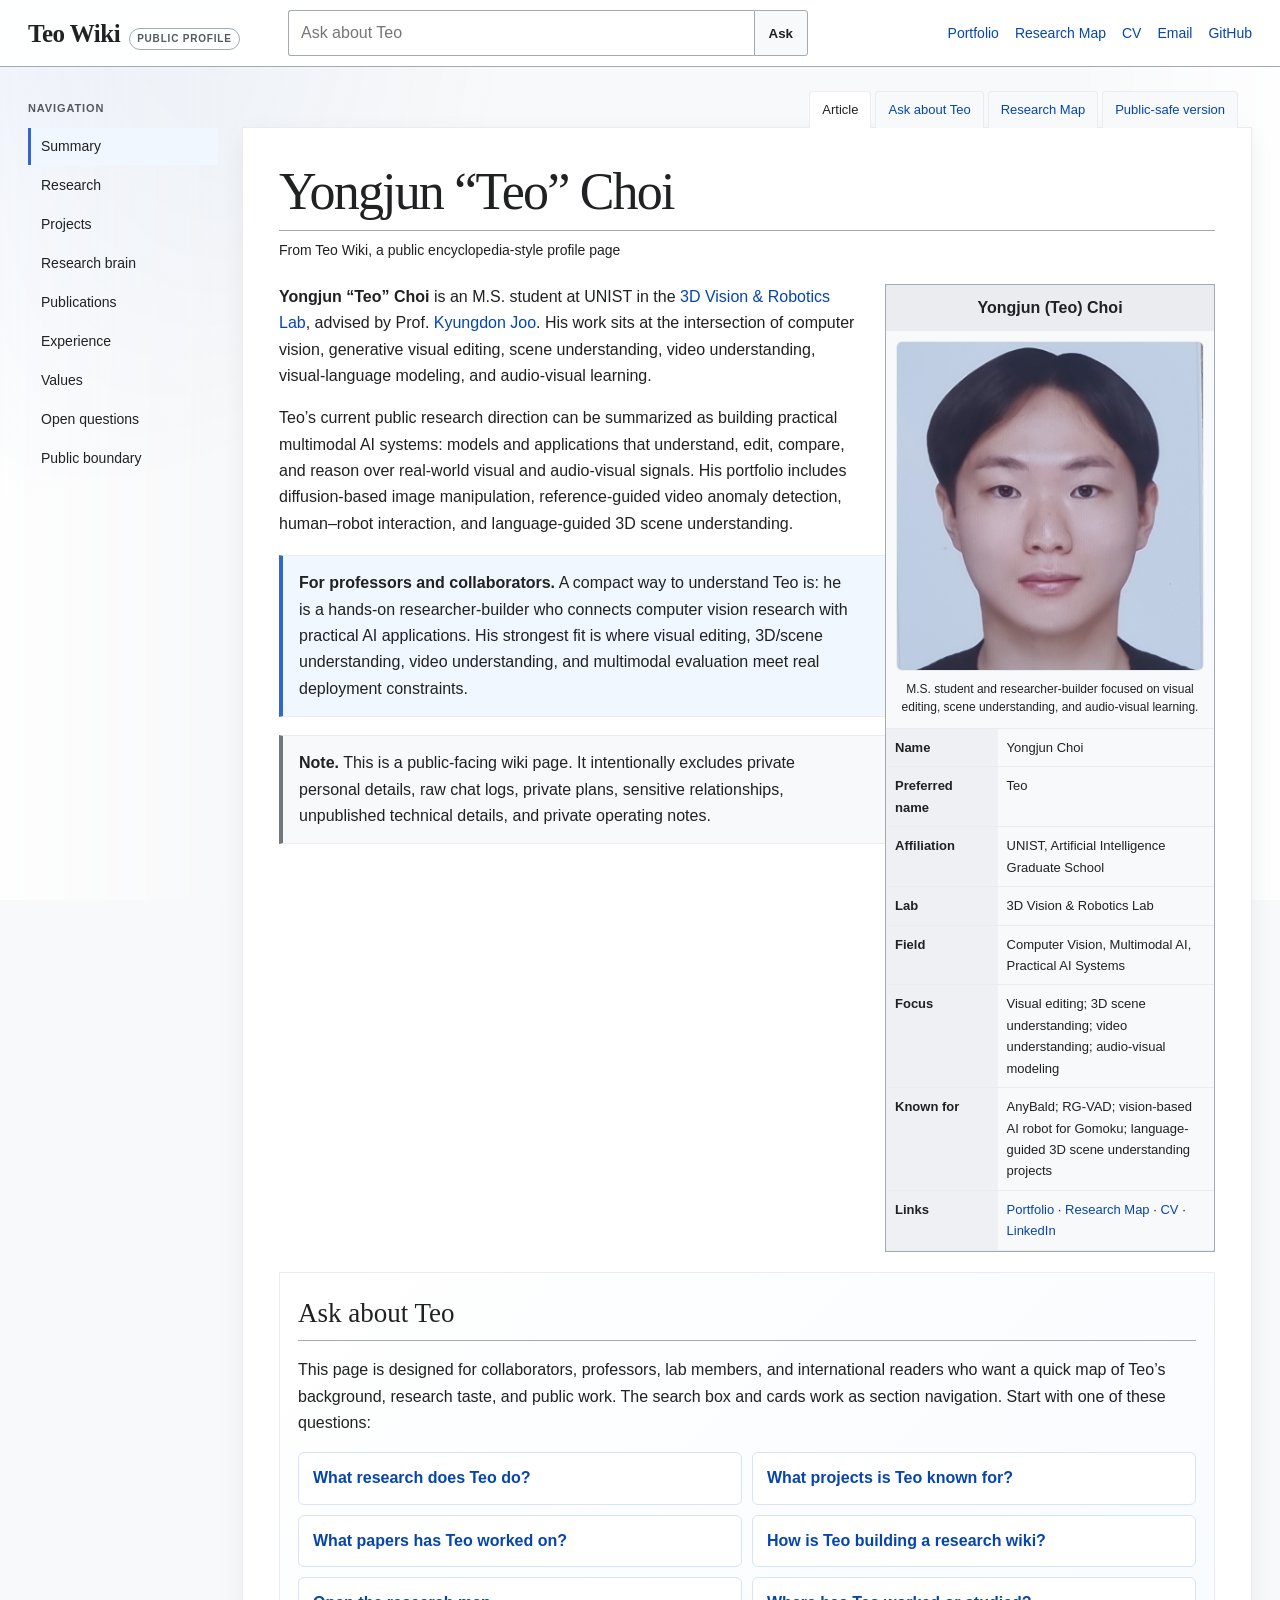
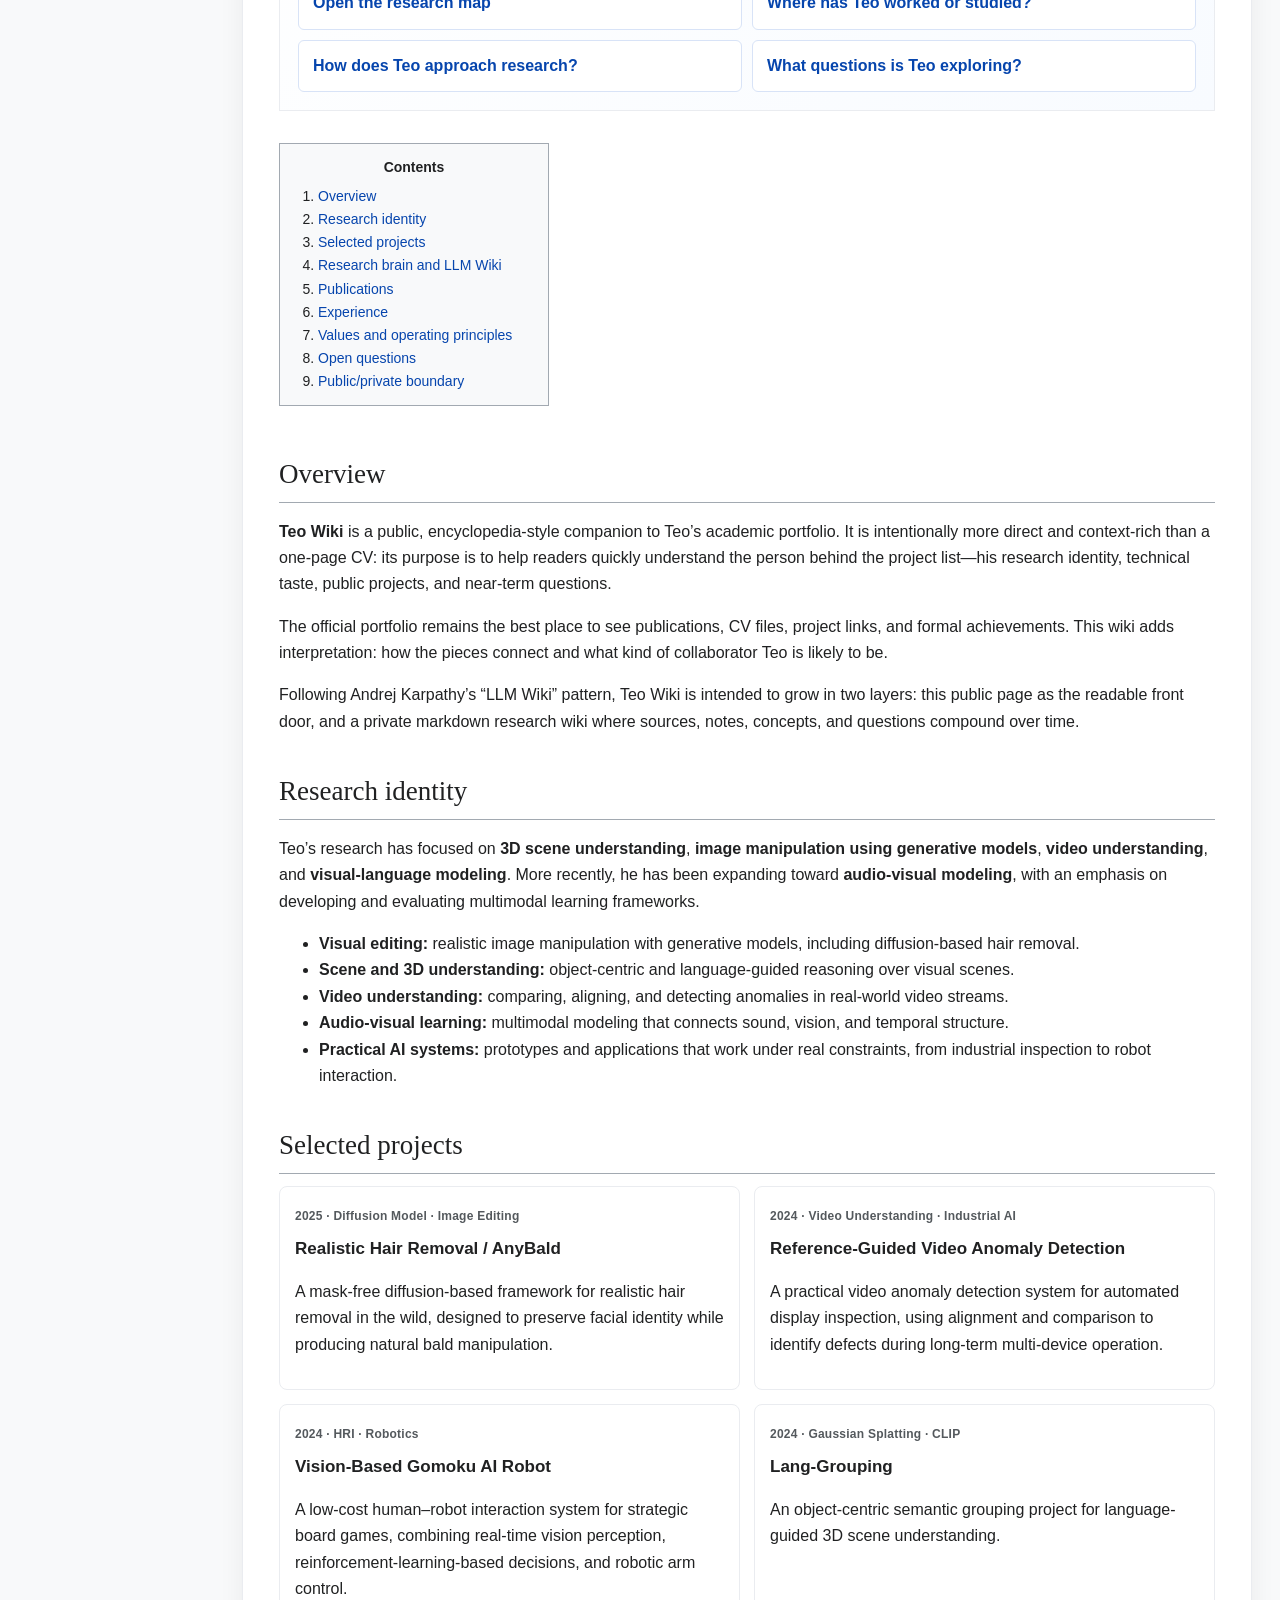
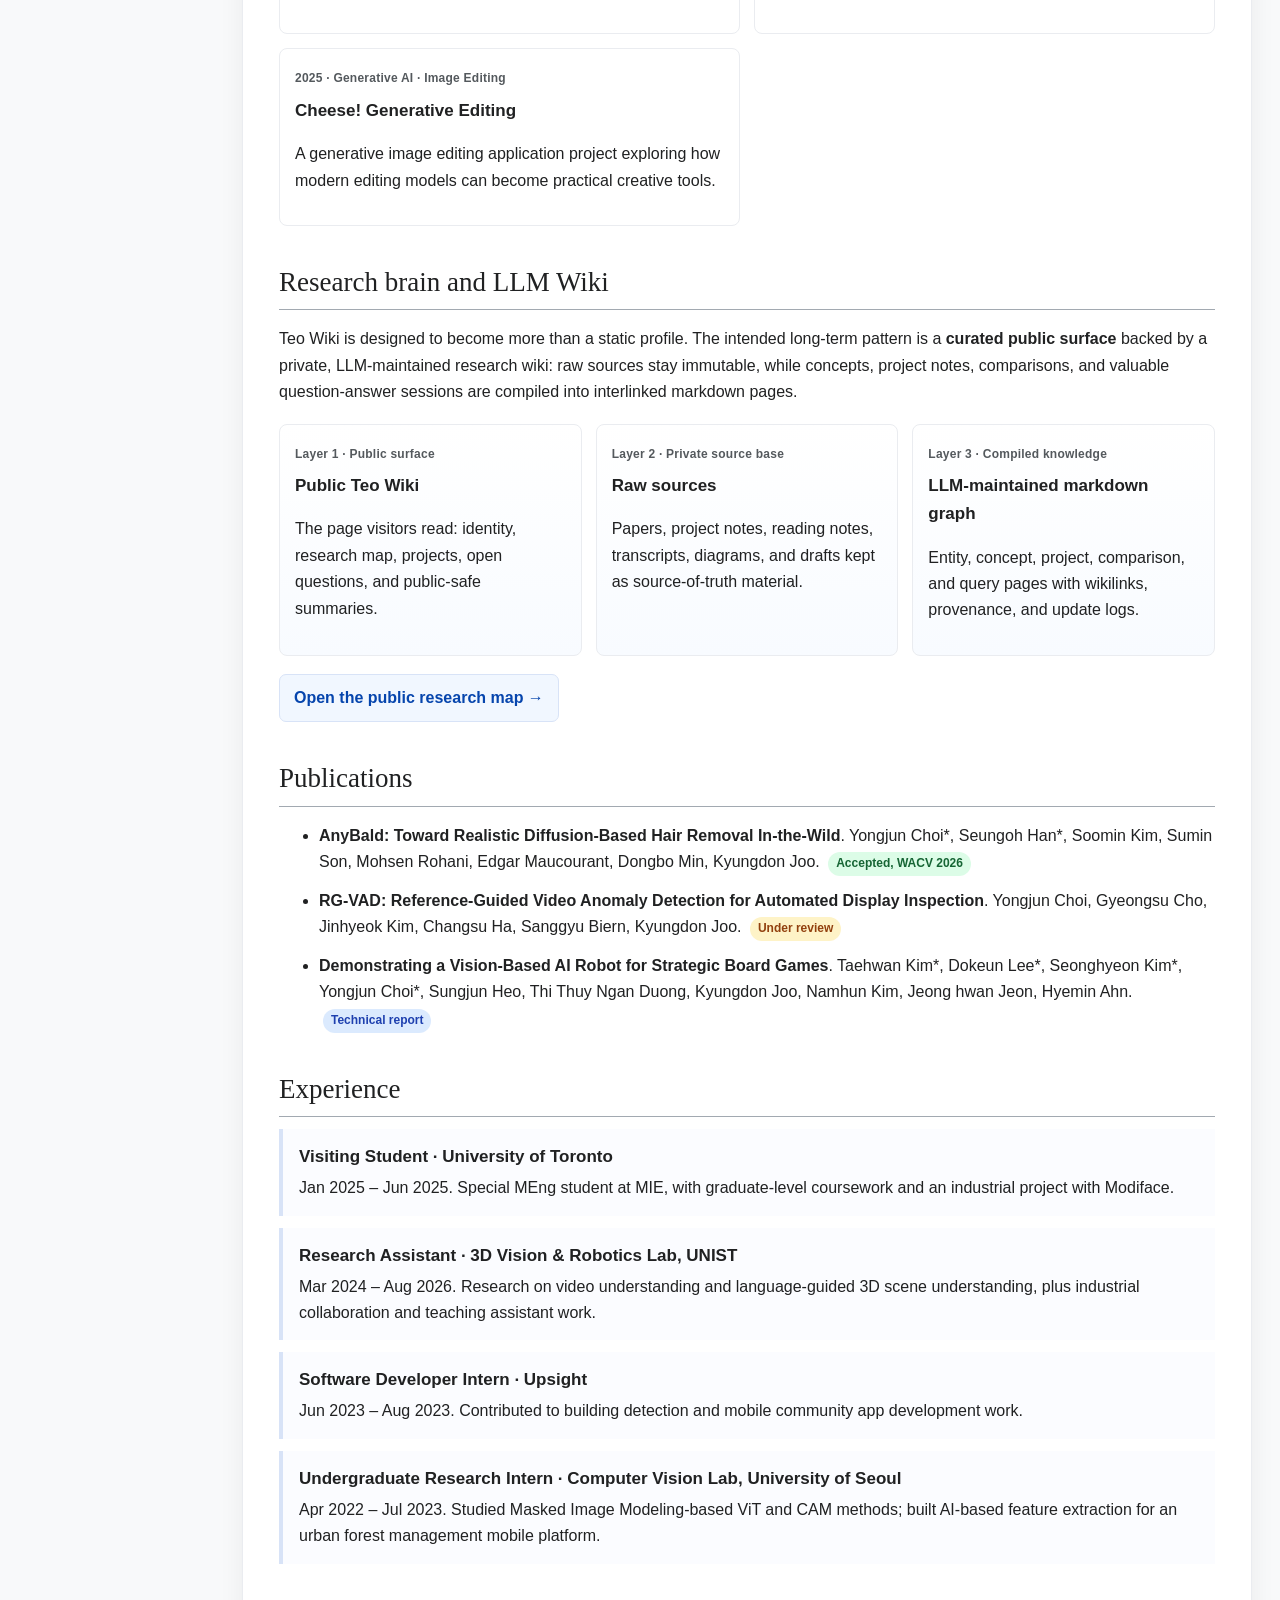
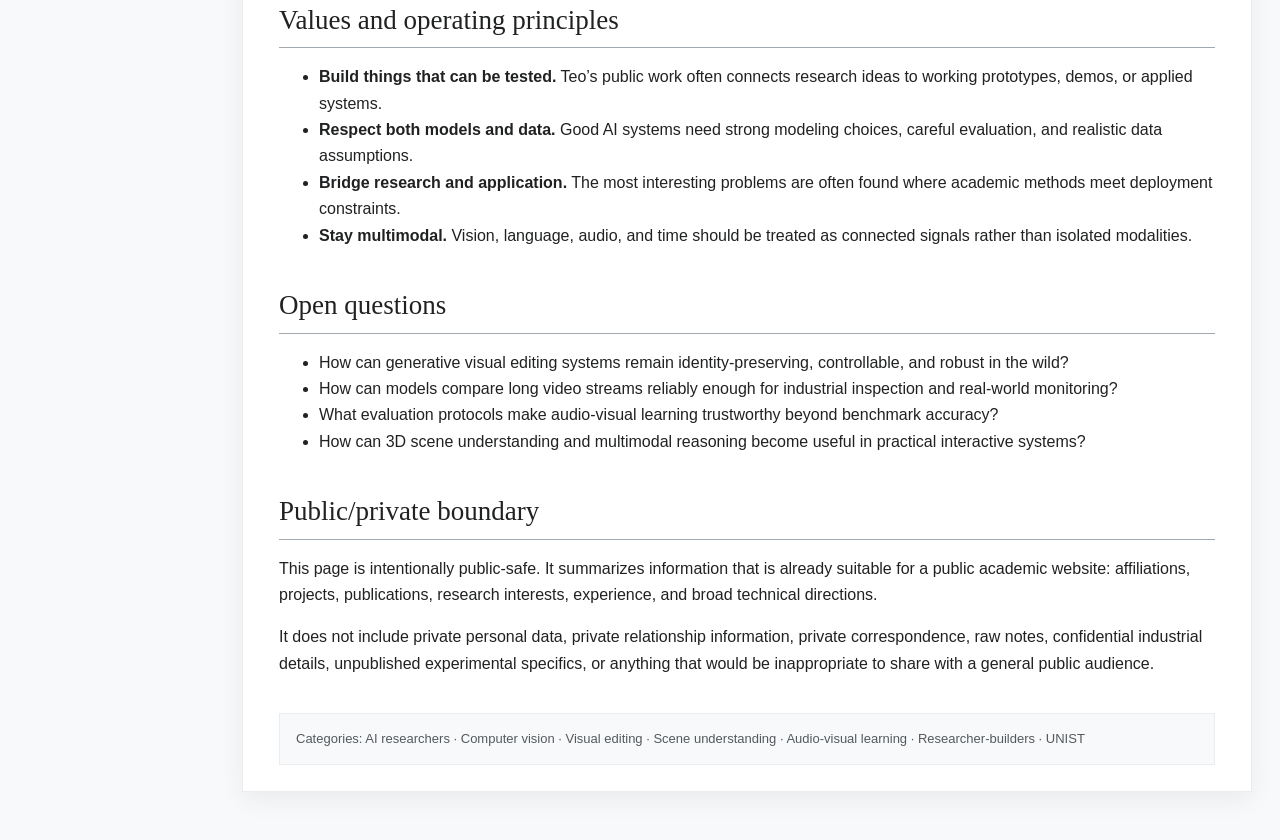
==== teo-wiki/index.html @ 864c7739 "feat: add Teo Wiki public profile page" ====
<!DOCTYPE html>
<html lang="en">
  <head>
    <meta charset="UTF-8">
    <meta name="viewport" content="width=device-width, initial-scale=1">
    <title>Yongjun “Teo” Choi | Teo Wiki</title>
    <meta name="author" content="Yongjun Choi">
    <meta name="description" content="Teo Wiki is a public encyclopedia-style profile page for Yongjun “Teo” Choi, M.S. student at UNIST and researcher-builder in visual editing, scene understanding, and audio-visual learning.">
    <meta property="og:title" content="Yongjun “Teo” Choi | Teo Wiki">
    <meta property="og:description" content="A public encyclopedia-style profile for Yongjun “Teo” Choi.">
    <meta property="og:type" content="website">
    <meta property="og:image" content="https://beautifulchoi.github.io/images/profile.jpg">
    <meta property="og:url" content="https://beautifulchoi.github.io/teo-wiki/">
    <link rel="shortcut icon" href="../images/favicon/favicon.ico" type="image/x-icon">
    <link rel="stylesheet" href="wiki.css">
  </head>
  <body>
    <header class="wiki-header">
      <a class="brand" href="./" aria-label="Teo Wiki home">
        <span class="brand-title">Teo Wiki</span>
        <span class="brand-label">PUBLIC PROFILE</span>
      </a>
      <form class="ask-form" id="askForm" role="search">
        <label class="sr-only" for="askInput">Ask about Teo</label>
        <input id="askInput" type="search" placeholder="Ask about Teo" autocomplete="off">
        <button type="submit">Ask</button>
      </form>
      <nav class="top-links" aria-label="External links">
        <a href="../">Portfolio</a>
        <a href="research-map/">Research Map</a>
        <a href="../data/eng.pdf">CV</a>
        <a href="mailto:ccyjun123@unist.ac.kr">Email</a>
        <a href="https://github.com/beautifulchoi" target="_blank" rel="noopener">GitHub</a>
      </nav>
    </header>

    <div class="wiki-shell">
      <aside class="sidebar" aria-label="Wiki navigation">
        <p class="sidebar-kicker">Navigation</p>
        <a href="#summary">Summary</a>
        <a href="#research">Research</a>
        <a href="#projects">Projects</a>
        <a href="#research-brain">Research brain</a>
        <a href="#publications">Publications</a>
        <a href="#experience">Experience</a>
        <a href="#values">Values</a>
        <a href="#open-questions">Open questions</a>
        <a href="#public-boundary">Public boundary</a>
      </aside>

      <main class="page-main">
        <div class="article-tabs" aria-label="Article actions">
          <a class="active" href="#summary">Article</a>
          <a href="#ask-about-teo">Ask about Teo</a>
          <a href="research-map/">Research Map</a>
          <a href="#public-boundary">Public-safe version</a>
        </div>

        <article class="article">
          <h1 id="summary">Yongjun “Teo” Choi</h1>
          <p class="subtitle">From Teo Wiki, a public encyclopedia-style profile page</p>

          <aside class="infobox" aria-label="Yongjun Teo Choi profile facts">
            <h2>Yongjun (Teo) Choi</h2>
            <img src="../images/profile.jpg" alt="Yongjun Teo Choi profile photo">
            <p class="infobox-caption">M.S. student and researcher-builder focused on visual editing, scene understanding, and audio-visual learning.</p>
            <dl>
              <dt>Name</dt>
              <dd>Yongjun Choi</dd>
              <dt>Preferred name</dt>
              <dd>Teo</dd>
              <dt>Affiliation</dt>
              <dd>UNIST, Artificial Intelligence Graduate School</dd>
              <dt>Lab</dt>
              <dd>3D Vision &amp; Robotics Lab</dd>
              <dt>Field</dt>
              <dd>Computer Vision, Multimodal AI, Practical AI Systems</dd>
              <dt>Focus</dt>
              <dd>Visual editing; 3D scene understanding; video understanding; audio-visual modeling</dd>
              <dt>Known for</dt>
              <dd>AnyBald; RG-VAD; vision-based AI robot for Gomoku; language-guided 3D scene understanding projects</dd>
              <dt>Links</dt>
              <dd><a href="../">Portfolio</a> · <a href="research-map/">Research Map</a> · <a href="../data/eng.pdf">CV</a> · <a href="https://www.linkedin.com/in/yongjun-choi-b84546279/" target="_blank" rel="noopener">LinkedIn</a></dd>
            </dl>
          </aside>

          <p><strong>Yongjun “Teo” Choi</strong> is an M.S. student at UNIST in the <a href="https://unist.info/" target="_blank" rel="noopener">3D Vision &amp; Robotics Lab</a>, advised by Prof. <a href="https://unist.info/?page_id=194" target="_blank" rel="noopener">Kyungdon Joo</a>. His work sits at the intersection of computer vision, generative visual editing, scene understanding, video understanding, visual-language modeling, and audio-visual learning.</p>

          <p>Teo’s current public research direction can be summarized as building practical multimodal AI systems: models and applications that understand, edit, compare, and reason over real-world visual and audio-visual signals. His portfolio includes diffusion-based image manipulation, reference-guided video anomaly detection, human–robot interaction, and language-guided 3D scene understanding.</p>

          <div class="note collaborator-note">
            <strong>For professors and collaborators.</strong> A compact way to understand Teo is: he is a hands-on researcher-builder who connects computer vision research with practical AI applications. His strongest fit is where visual editing, 3D/scene understanding, video understanding, and multimodal evaluation meet real deployment constraints.
          </div>

          <div class="note boundary-note">
            <strong>Note.</strong> This is a public-facing wiki page. It intentionally excludes private personal details, raw chat logs, private plans, sensitive relationships, unpublished technical details, and private operating notes.
          </div>

          <section class="ask-panel" id="ask-about-teo">
            <h2>Ask about Teo</h2>
            <p>This page is designed for collaborators, professors, lab members, and international readers who want a quick map of Teo’s background, research taste, and public work. The search box and cards work as section navigation. Start with one of these questions:</p>
            <div class="question-grid">
              <a href="#research">What research does Teo do?</a>
              <a href="#projects">What projects is Teo known for?</a>
              <a href="#publications">What papers has Teo worked on?</a>
              <a href="#research-brain">How is Teo building a research wiki?</a>
              <a href="research-map/">Open the research map</a>
              <a href="#experience">Where has Teo worked or studied?</a>
              <a href="#values">How does Teo approach research?</a>
              <a href="#open-questions">What questions is Teo exploring?</a>
            </div>
          </section>

          <nav class="contents" aria-label="Contents">
            <p>Contents</p>
            <ol>
              <li><a href="#overview">Overview</a></li>
              <li><a href="#research">Research identity</a></li>
              <li><a href="#projects">Selected projects</a></li>
              <li><a href="#research-brain">Research brain and LLM Wiki</a></li>
              <li><a href="#publications">Publications</a></li>
              <li><a href="#experience">Experience</a></li>
              <li><a href="#values">Values and operating principles</a></li>
              <li><a href="#open-questions">Open questions</a></li>
              <li><a href="#public-boundary">Public/private boundary</a></li>
            </ol>
          </nav>

          <section id="overview">
            <h2>Overview</h2>
            <p><strong>Teo Wiki</strong> is a public, encyclopedia-style companion to Teo’s academic portfolio. It is intentionally more direct and context-rich than a one-page CV: its purpose is to help readers quickly understand the person behind the project list—his research identity, technical taste, public projects, and near-term questions.</p>
            <p>The official portfolio remains the best place to see publications, CV files, project links, and formal achievements. This wiki adds interpretation: how the pieces connect and what kind of collaborator Teo is likely to be.</p>
            <p>Following Andrej Karpathy’s “LLM Wiki” pattern, Teo Wiki is intended to grow in two layers: this public page as the readable front door, and a private markdown research wiki where sources, notes, concepts, and questions compound over time.</p>
          </section>

          <section id="research">
            <h2>Research identity</h2>
            <p>Teo’s research has focused on <strong>3D scene understanding</strong>, <strong>image manipulation using generative models</strong>, <strong>video understanding</strong>, and <strong>visual-language modeling</strong>. More recently, he has been expanding toward <strong>audio-visual modeling</strong>, with an emphasis on developing and evaluating multimodal learning frameworks.</p>
            <ul>
              <li><strong>Visual editing:</strong> realistic image manipulation with generative models, including diffusion-based hair removal.</li>
              <li><strong>Scene and 3D understanding:</strong> object-centric and language-guided reasoning over visual scenes.</li>
              <li><strong>Video understanding:</strong> comparing, aligning, and detecting anomalies in real-world video streams.</li>
              <li><strong>Audio-visual learning:</strong> multimodal modeling that connects sound, vision, and temporal structure.</li>
              <li><strong>Practical AI systems:</strong> prototypes and applications that work under real constraints, from industrial inspection to robot interaction.</li>
            </ul>
          </section>

          <section id="projects">
            <h2>Selected projects</h2>
            <div class="card-list">
              <article class="mini-card">
                <span class="tag">2025 · Diffusion Model · Image Editing</span>
                <h3>Realistic Hair Removal / AnyBald</h3>
                <p>A mask-free diffusion-based framework for realistic hair removal in the wild, designed to preserve facial identity while producing natural bald manipulation.</p>
              </article>
              <article class="mini-card">
                <span class="tag">2024 · Video Understanding · Industrial AI</span>
                <h3>Reference-Guided Video Anomaly Detection</h3>
                <p>A practical video anomaly detection system for automated display inspection, using alignment and comparison to identify defects during long-term multi-device operation.</p>
              </article>
              <article class="mini-card">
                <span class="tag">2024 · HRI · Robotics</span>
                <h3>Vision-Based Gomoku AI Robot</h3>
                <p>A low-cost human–robot interaction system for strategic board games, combining real-time vision perception, reinforcement-learning-based decisions, and robotic arm control.</p>
              </article>
              <article class="mini-card">
                <span class="tag">2024 · Gaussian Splatting · CLIP</span>
                <h3>Lang-Grouping</h3>
                <p>An object-centric semantic grouping project for language-guided 3D scene understanding.</p>
              </article>
              <article class="mini-card">
                <span class="tag">2025 · Generative AI · Image Editing</span>
                <h3>Cheese! Generative Editing</h3>
                <p>A generative image editing application project exploring how modern editing models can become practical creative tools.</p>
              </article>
            </div>
          </section>

          <section id="research-brain">
            <h2>Research brain and LLM Wiki</h2>
            <p>Teo Wiki is designed to become more than a static profile. The intended long-term pattern is a <strong>curated public surface</strong> backed by a private, LLM-maintained research wiki: raw sources stay immutable, while concepts, project notes, comparisons, and valuable question-answer sessions are compiled into interlinked markdown pages.</p>
            <div class="layer-grid">
              <article>
                <span class="tag">Layer 1 · Public surface</span>
                <h3>Public Teo Wiki</h3>
                <p>The page visitors read: identity, research map, projects, open questions, and public-safe summaries.</p>
              </article>
              <article>
                <span class="tag">Layer 2 · Private source base</span>
                <h3>Raw sources</h3>
                <p>Papers, project notes, reading notes, transcripts, diagrams, and drafts kept as source-of-truth material.</p>
              </article>
              <article>
                <span class="tag">Layer 3 · Compiled knowledge</span>
                <h3>LLM-maintained markdown graph</h3>
                <p>Entity, concept, project, comparison, and query pages with wikilinks, provenance, and update logs.</p>
              </article>
            </div>
            <p><a class="callout-link" href="research-map/">Open the public research map →</a></p>
          </section>

          <section id="publications">
            <h2>Publications</h2>
            <ul class="publication-list">
              <li><strong>AnyBald: Toward Realistic Diffusion-Based Hair Removal In-the-Wild</strong>. Yongjun Choi*, Seungoh Han*, Soomin Kim, Sumin Son, Mohsen Rohani, Edgar Maucourant, Dongbo Min, Kyungdon Joo. <span class="status accepted">Accepted, WACV 2026</span></li>
              <li><strong>RG-VAD: Reference-Guided Video Anomaly Detection for Automated Display Inspection</strong>. Yongjun Choi, Gyeongsu Cho, Jinhyeok Kim, Changsu Ha, Sanggyu Biern, Kyungdon Joo. <span class="status review">Under review</span></li>
              <li><strong>Demonstrating a Vision-Based AI Robot for Strategic Board Games</strong>. Taehwan Kim*, Dokeun Lee*, Seonghyeon Kim*, Yongjun Choi*, Sungjun Heo, Thi Thuy Ngan Duong, Kyungdon Joo, Namhun Kim, Jeong hwan Jeon, Hyemin Ahn. <span class="status technical">Technical report</span></li>
            </ul>
          </section>

          <section id="experience">
            <h2>Experience</h2>
            <div class="timeline">
              <div>
                <h3>Visiting Student · University of Toronto</h3>
                <p>Jan 2025 – Jun 2025. Special MEng student at MIE, with graduate-level coursework and an industrial project with Modiface.</p>
              </div>
              <div>
                <h3>Research Assistant · 3D Vision &amp; Robotics Lab, UNIST</h3>
                <p>Mar 2024 – Aug 2026. Research on video understanding and language-guided 3D scene understanding, plus industrial collaboration and teaching assistant work.</p>
              </div>
              <div>
                <h3>Software Developer Intern · Upsight</h3>
                <p>Jun 2023 – Aug 2023. Contributed to building detection and mobile community app development work.</p>
              </div>
              <div>
                <h3>Undergraduate Research Intern · Computer Vision Lab, University of Seoul</h3>
                <p>Apr 2022 – Jul 2023. Studied Masked Image Modeling-based ViT and CAM methods; built AI-based feature extraction for an urban forest management mobile platform.</p>
              </div>
            </div>
          </section>

          <section id="values">
            <h2>Values and operating principles</h2>
            <ul>
              <li><strong>Build things that can be tested.</strong> Teo’s public work often connects research ideas to working prototypes, demos, or applied systems.</li>
              <li><strong>Respect both models and data.</strong> Good AI systems need strong modeling choices, careful evaluation, and realistic data assumptions.</li>
              <li><strong>Bridge research and application.</strong> The most interesting problems are often found where academic methods meet deployment constraints.</li>
              <li><strong>Stay multimodal.</strong> Vision, language, audio, and time should be treated as connected signals rather than isolated modalities.</li>
            </ul>
          </section>

          <section id="open-questions">
            <h2>Open questions</h2>
            <ul>
              <li>How can generative visual editing systems remain identity-preserving, controllable, and robust in the wild?</li>
              <li>How can models compare long video streams reliably enough for industrial inspection and real-world monitoring?</li>
              <li>What evaluation protocols make audio-visual learning trustworthy beyond benchmark accuracy?</li>
              <li>How can 3D scene understanding and multimodal reasoning become useful in practical interactive systems?</li>
            </ul>
          </section>

          <section id="public-boundary">
            <h2>Public/private boundary</h2>
            <p>This page is intentionally public-safe. It summarizes information that is already suitable for a public academic website: affiliations, projects, publications, research interests, experience, and broad technical directions.</p>
            <p>It does not include private personal data, private relationship information, private correspondence, raw notes, confidential industrial details, unpublished experimental specifics, or anything that would be inappropriate to share with a general public audience.</p>
          </section>

          <footer class="category-footer">
            Categories: AI researchers · Computer vision · Visual editing · Scene understanding · Audio-visual learning · Researcher-builders · UNIST
          </footer>
        </article>
      </main>
    </div>

    <script src="wiki.js"></script>
  </body>
</html>
---- teo-wiki/wiki.css ----
:root {
  --bg: #f8f9fa;
  --paper: #ffffff;
  --ink: #202122;
  --muted: #54595d;
  --line: #a2a9b1;
  --soft-line: #eaecf0;
  --link: #0645ad;
  --link-hover: #3366cc;
  --blue-soft: #f1f7ff;
  --green-soft: #f3fbf5;
  --yellow-soft: #fff8dc;
  --shadow: 0 8px 24px rgba(0, 0, 0, 0.06);
  --sans: -apple-system, BlinkMacSystemFont, "Segoe UI", Roboto, Helvetica, Arial, sans-serif;
  --serif: Georgia, "Times New Roman", Times, serif;
}

* {
  box-sizing: border-box;
}

html {
  scroll-behavior: smooth;
}

body {
  margin: 0;
  background: var(--bg);
  color: var(--ink);
  font-family: var(--sans);
  font-size: 16px;
  line-height: 1.65;
}

body::before {
  content: "";
  position: fixed;
  inset: 0;
  pointer-events: none;
  background:
    radial-gradient(circle at top left, rgba(51, 102, 204, 0.08), transparent 32rem),
    linear-gradient(90deg, rgba(255,255,255,0.8), transparent 18%, transparent 82%, rgba(255,255,255,0.8));
  z-index: -1;
}

a {
  color: var(--link);
  text-decoration: none;
}

a:hover,
a:focus {
  color: var(--link-hover);
  text-decoration: underline;
}

.sr-only {
  position: absolute;
  width: 1px;
  height: 1px;
  padding: 0;
  margin: -1px;
  overflow: hidden;
  clip: rect(0, 0, 0, 0);
  white-space: nowrap;
  border: 0;
}

.wiki-header {
  position: sticky;
  top: 0;
  z-index: 20;
  display: grid;
  grid-template-columns: 240px minmax(240px, 520px) auto;
  gap: 20px;
  align-items: center;
  min-height: 64px;
  padding: 10px 28px;
  border-bottom: 1px solid var(--line);
  background: rgba(255, 255, 255, 0.94);
  backdrop-filter: blur(12px);
}

.brand {
  display: inline-flex;
  align-items: baseline;
  gap: 9px;
  color: var(--ink);
  text-decoration: none;
}

.brand:hover {
  text-decoration: none;
}

.brand-title {
  font-family: var(--serif);
  font-size: 25px;
  font-weight: 700;
  letter-spacing: -0.02em;
}

.brand-label {
  padding: 2px 7px;
  border: 1px solid var(--line);
  border-radius: 999px;
  color: var(--muted);
  font-size: 10px;
  font-weight: 700;
  letter-spacing: 0.08em;
}

.ask-form {
  display: flex;
  min-width: 0;
}

.ask-form input {
  width: 100%;
  min-width: 0;
  border: 1px solid var(--line);
  border-right: 0;
  border-radius: 3px 0 0 3px;
  padding: 9px 12px;
  font: inherit;
  background: #fff;
}

.ask-form button {
  border: 1px solid var(--line);
  border-radius: 0 3px 3px 0;
  padding: 9px 14px;
  background: #f8f9fa;
  color: var(--ink);
  cursor: pointer;
  font-weight: 600;
}

.ask-form button:hover {
  background: #eaecf0;
}

.top-links {
  display: flex;
  justify-content: flex-end;
  gap: 16px;
  flex-wrap: wrap;
  font-size: 14px;
}

.wiki-shell {
  display: grid;
  grid-template-columns: 190px minmax(0, 1120px);
  gap: 24px;
  max-width: 1400px;
  margin: 0 auto;
  padding: 24px 28px 48px;
}

.sidebar {
  position: sticky;
  top: 88px;
  align-self: start;
  display: flex;
  flex-direction: column;
  gap: 2px;
  padding: 8px 0;
  font-size: 14px;
}

.sidebar-kicker {
  margin: 0 0 8px;
  color: var(--muted);
  font-size: 11px;
  font-weight: 800;
  letter-spacing: 0.08em;
  text-transform: uppercase;
}

.sidebar a {
  display: block;
  padding: 7px 10px;
  border-left: 3px solid transparent;
  color: var(--ink);
}

.sidebar a:hover,
.sidebar a.active {
  border-left-color: var(--link-hover);
  background: var(--blue-soft);
  text-decoration: none;
}

.page-main {
  min-width: 0;
}

.article-tabs {
  display: flex;
  justify-content: flex-end;
  gap: 4px;
  margin-bottom: -1px;
  padding-right: 14px;
  font-size: 13px;
}

.article-tabs a {
  border: 1px solid var(--soft-line);
  border-bottom: 0;
  border-radius: 4px 4px 0 0;
  padding: 7px 12px;
  background: #f8f9fa;
}

.article-tabs a.active {
  background: var(--paper);
  color: var(--ink);
}

.article {
  min-height: 70vh;
  padding: 34px 36px 26px;
  border: 1px solid var(--soft-line);
  background: var(--paper);
  box-shadow: var(--shadow);
}

.article h1 {
  margin: 0;
  padding-bottom: 8px;
  border-bottom: 1px solid var(--line);
  font-family: var(--serif);
  font-size: clamp(34px, 5vw, 52px);
  font-weight: 500;
  line-height: 1.15;
  letter-spacing: -0.035em;
}

.subtitle {
  margin: 8px 0 22px;
  color: var(--muted);
  font-size: 14px;
}

.article [id] {
  scroll-margin-top: 88px;
}

.article h2 {
  clear: none;
  margin: 34px 0 12px;
  padding-bottom: 5px;
  border-bottom: 1px solid var(--line);
  font-family: var(--serif);
  font-size: 27px;
  font-weight: 500;
}

.article h3 {
  margin: 0 0 4px;
  font-size: 17px;
}

.article p,
.article li {
  color: var(--ink);
}

.infobox {
  float: right;
  width: min(330px, 42%);
  margin: 0 0 20px 28px;
  border: 1px solid var(--line);
  background: #f8f9fa;
  font-size: 13px;
}

.infobox h2 {
  margin: 0;
  padding: 10px 12px;
  border: 0;
  background: #eaecf0;
  font-family: var(--sans);
  font-size: 16px;
  font-weight: 700;
  text-align: center;
}

.infobox img {
  display: block;
  width: calc(100% - 20px);
  max-height: 330px;
  object-fit: cover;
  object-position: center 36%;
  margin: 10px auto;
  border: 1px solid var(--soft-line);
  border-radius: 6px;
}

.infobox-caption {
  margin: 8px 12px 12px;
  color: var(--muted);
  text-align: center;
  font-size: 12px;
  line-height: 1.45;
}

.infobox dl {
  display: grid;
  grid-template-columns: 34% 66%;
  margin: 0;
  border-top: 1px solid var(--soft-line);
}

.infobox dt,
.infobox dd {
  margin: 0;
  padding: 8px 9px;
  border-bottom: 1px solid var(--soft-line);
}

.infobox dt {
  font-weight: 700;
  background: rgba(234, 236, 240, 0.65);
}

.note {
  margin: 18px 0;
  padding: 14px 16px;
  border: 1px solid var(--soft-line);
  border-left: 4px solid var(--link-hover);
  background: var(--blue-soft);
}

.boundary-note {
  border-left-color: #72777d;
  background: #f8f9fa;
}

.ask-panel {
  clear: both;
  margin: 28px 0;
  padding: 18px;
  border: 1px solid var(--soft-line);
  background: linear-gradient(135deg, #ffffff, #f8fbff);
}

.ask-panel h2 {
  margin-top: 0;
}

.question-grid {
  display: grid;
  grid-template-columns: repeat(2, minmax(0, 1fr));
  gap: 10px;
}

.question-grid a {
  display: block;
  padding: 12px 14px;
  border: 1px solid #d8e3f7;
  border-radius: 6px;
  background: #fff;
  font-weight: 600;
}

.question-grid a:hover {
  background: var(--blue-soft);
  text-decoration: none;
}

.contents {
  display: inline-block;
  min-width: 270px;
  margin: 4px 0 12px;
  padding: 12px 16px;
  border: 1px solid var(--line);
  background: #f8f9fa;
  font-size: 14px;
}

.contents p {
  margin: 0 0 6px;
  text-align: center;
  font-weight: 700;
}

.contents ol {
  margin: 0;
  padding-left: 22px;
}

.card-list {
  display: grid;
  grid-template-columns: repeat(2, minmax(0, 1fr));
  gap: 14px;
}

.mini-card {
  padding: 15px;
  border: 1px solid var(--soft-line);
  border-radius: 8px;
  background: #fff;
}

.mini-card:hover {
  box-shadow: 0 8px 20px rgba(0, 0, 0, 0.05);
}

.tag {
  display: inline-block;
  margin-bottom: 8px;
  color: var(--muted);
  font-size: 12px;
  font-weight: 700;
  letter-spacing: 0.02em;
}

.publication-list li {
  margin-bottom: 12px;
}

.status {
  display: inline-block;
  margin-left: 4px;
  padding: 2px 8px;
  border-radius: 999px;
  font-size: 12px;
  font-weight: 700;
}

.accepted {
  background: #dcfce7;
  color: #166534;
}

.review {
  background: #fef3c7;
  color: #92400e;
}

.technical {
  background: #dbeafe;
  color: #1e40af;
}

.layer-grid {
  display: grid;
  grid-template-columns: repeat(3, minmax(0, 1fr));
  gap: 14px;
  margin: 18px 0;
}

.layer-grid article {
  padding: 15px;
  border: 1px solid var(--soft-line);
  border-radius: 8px;
  background: linear-gradient(180deg, #ffffff, #f8fbff);
}

.callout-link {
  display: inline-block;
  padding: 10px 14px;
  border: 1px solid #d8e3f7;
  border-radius: 7px;
  background: var(--blue-soft);
  font-weight: 700;
}

.map-shell {
  max-width: 1480px;
}

.research-map-article .article h2,
.research-map-article h2 {
  clear: none;
}

.map-board {
  margin: 26px 0 34px;
  padding: 18px;
  border: 1px solid #d8e3f7;
  border-radius: 14px;
  background: radial-gradient(circle at center, rgba(51, 102, 204, 0.08), transparent 42%), #fbfdff;
}

.map-node {
  position: relative;
  padding: 16px;
  border: 1px solid var(--soft-line);
  border-radius: 10px;
  background: #fff;
  box-shadow: 0 6px 16px rgba(0, 0, 0, 0.04);
}

.map-core {
  max-width: 720px;
  margin: 0 auto 20px;
  border-color: #b6cef5;
  background: linear-gradient(135deg, #fff, #f1f7ff);
  text-align: center;
}

.map-core h2 {
  margin-top: 6px;
  border-bottom: 0;
  font-family: var(--serif);
}

.map-branches {
  display: grid;
  grid-template-columns: repeat(2, minmax(0, 1fr));
  gap: 14px;
}

.workflow-list li {
  margin-bottom: 10px;
}

.timeline {
  display: grid;
  gap: 12px;
}

.timeline > div {
  padding: 14px 16px;
  border-left: 4px solid #d8e3f7;
  background: #fbfcff;
}

.timeline p {
  margin: 0;
}

.category-footer {
  clear: both;
  margin-top: 36px;
  padding: 14px 16px;
  border: 1px solid var(--soft-line);
  background: #f8f9fa;
  color: var(--muted);
  font-size: 13px;
}

.search-message {
  margin-left: 8px;
  color: var(--muted);
  font-size: 13px;
}

@media (max-width: 1050px) {
  .wiki-header {
    grid-template-columns: 1fr;
    gap: 10px;
  }

  .top-links {
    justify-content: flex-start;
  }

  .wiki-shell {
    grid-template-columns: 1fr;
    padding: 16px;
  }

  .sidebar {
    position: static;
    display: grid;
    grid-template-columns: repeat(4, minmax(0, 1fr));
    gap: 6px;
    padding: 0;
  }

  .sidebar-kicker {
    grid-column: 1 / -1;
  }

  .sidebar a {
    border: 1px solid var(--soft-line);
    border-left: 3px solid transparent;
    border-radius: 5px;
    background: #fff;
  }
}

@media (max-width: 760px) {
  body {
    font-size: 15px;
  }

  .wiki-header {
    position: static;
    padding: 14px 16px;
  }

  .brand {
    flex-wrap: wrap;
  }

  .sidebar {
    grid-template-columns: repeat(2, minmax(0, 1fr));
  }

  .article-tabs {
    justify-content: flex-start;
    overflow-x: auto;
    padding: 0;
  }

  .article {
    padding: 22px 18px;
  }

  .infobox {
    float: none;
    width: 100%;
    margin: 0 0 22px;
  }

  .question-grid,
  .card-list,
  .layer-grid,
  .map-branches {
    grid-template-columns: 1fr;
  }

  .contents {
    width: 100%;
  }
}

@media print {
  .wiki-header,
  .sidebar,
  .article-tabs,
  .ask-form {
    display: none;
  }

  .wiki-shell,
  .article {
    display: block;
    margin: 0;
    padding: 0;
    border: 0;
    box-shadow: none;
  }
}
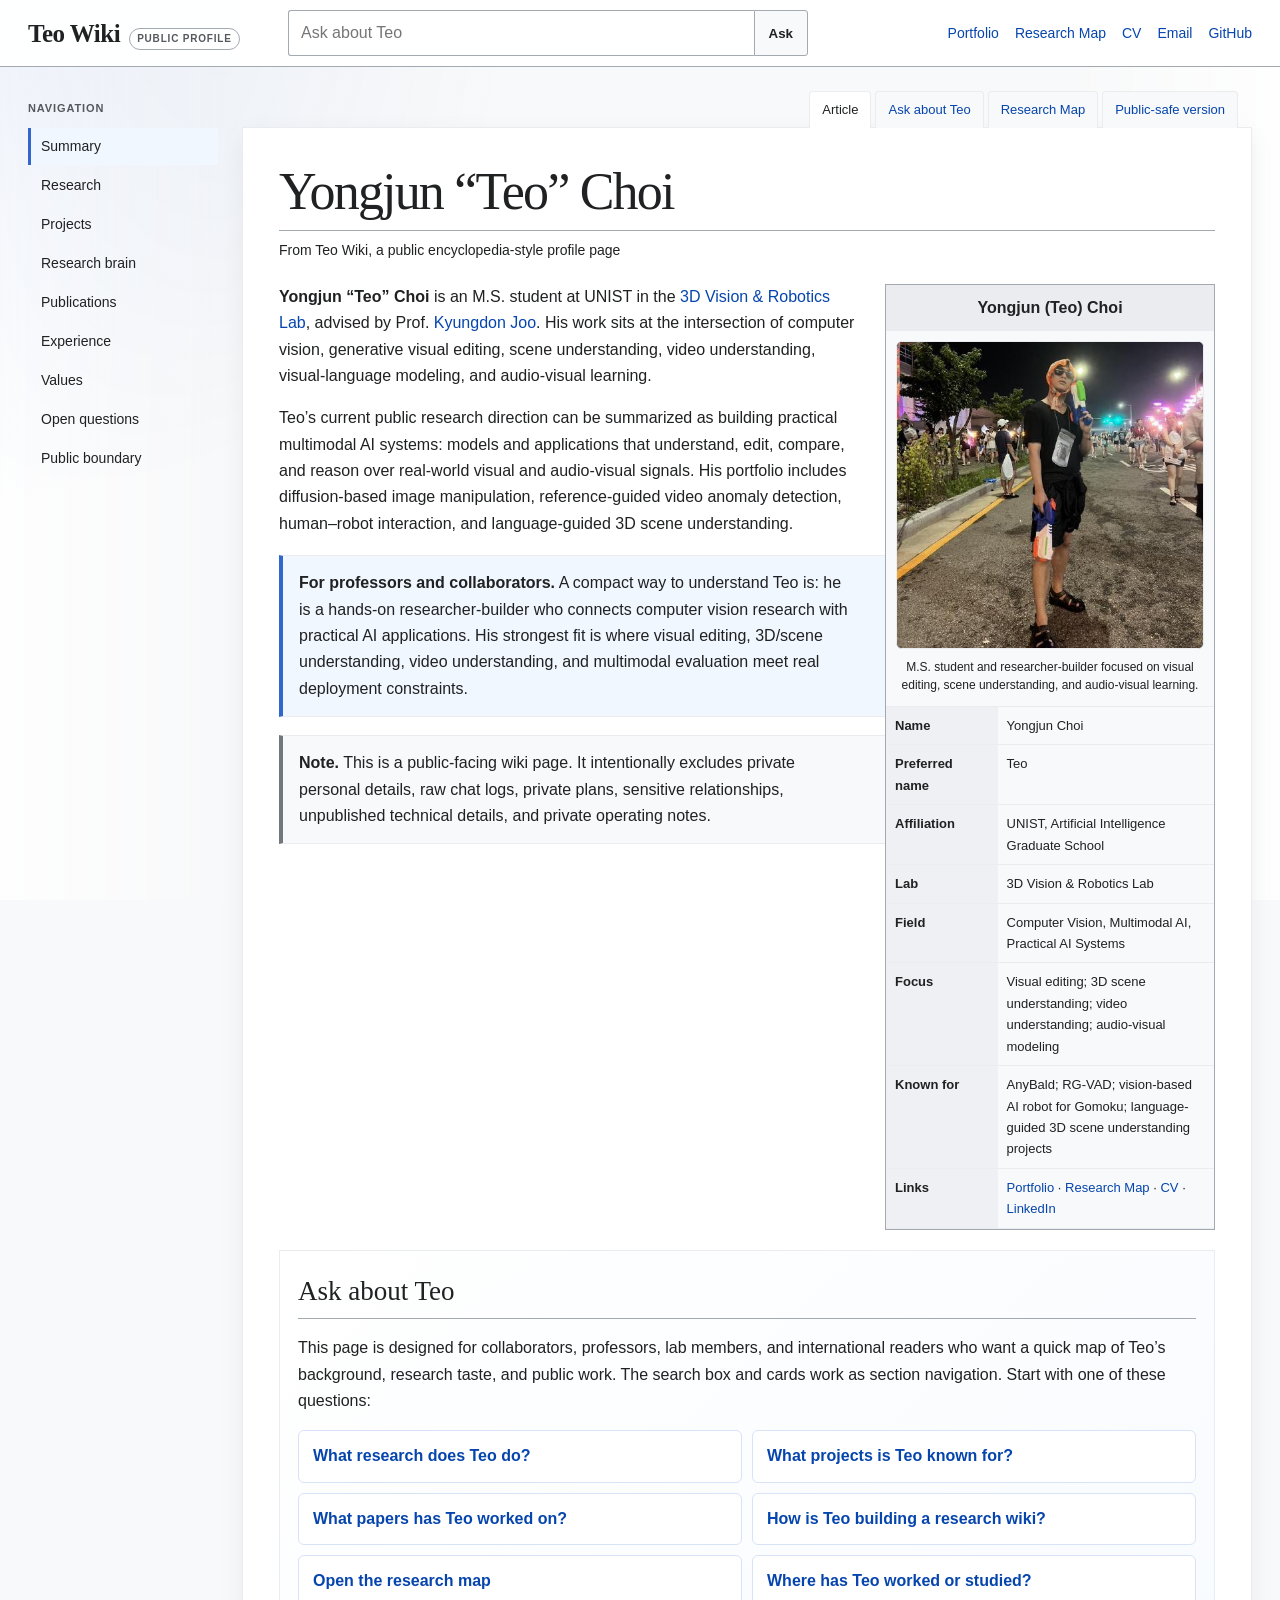
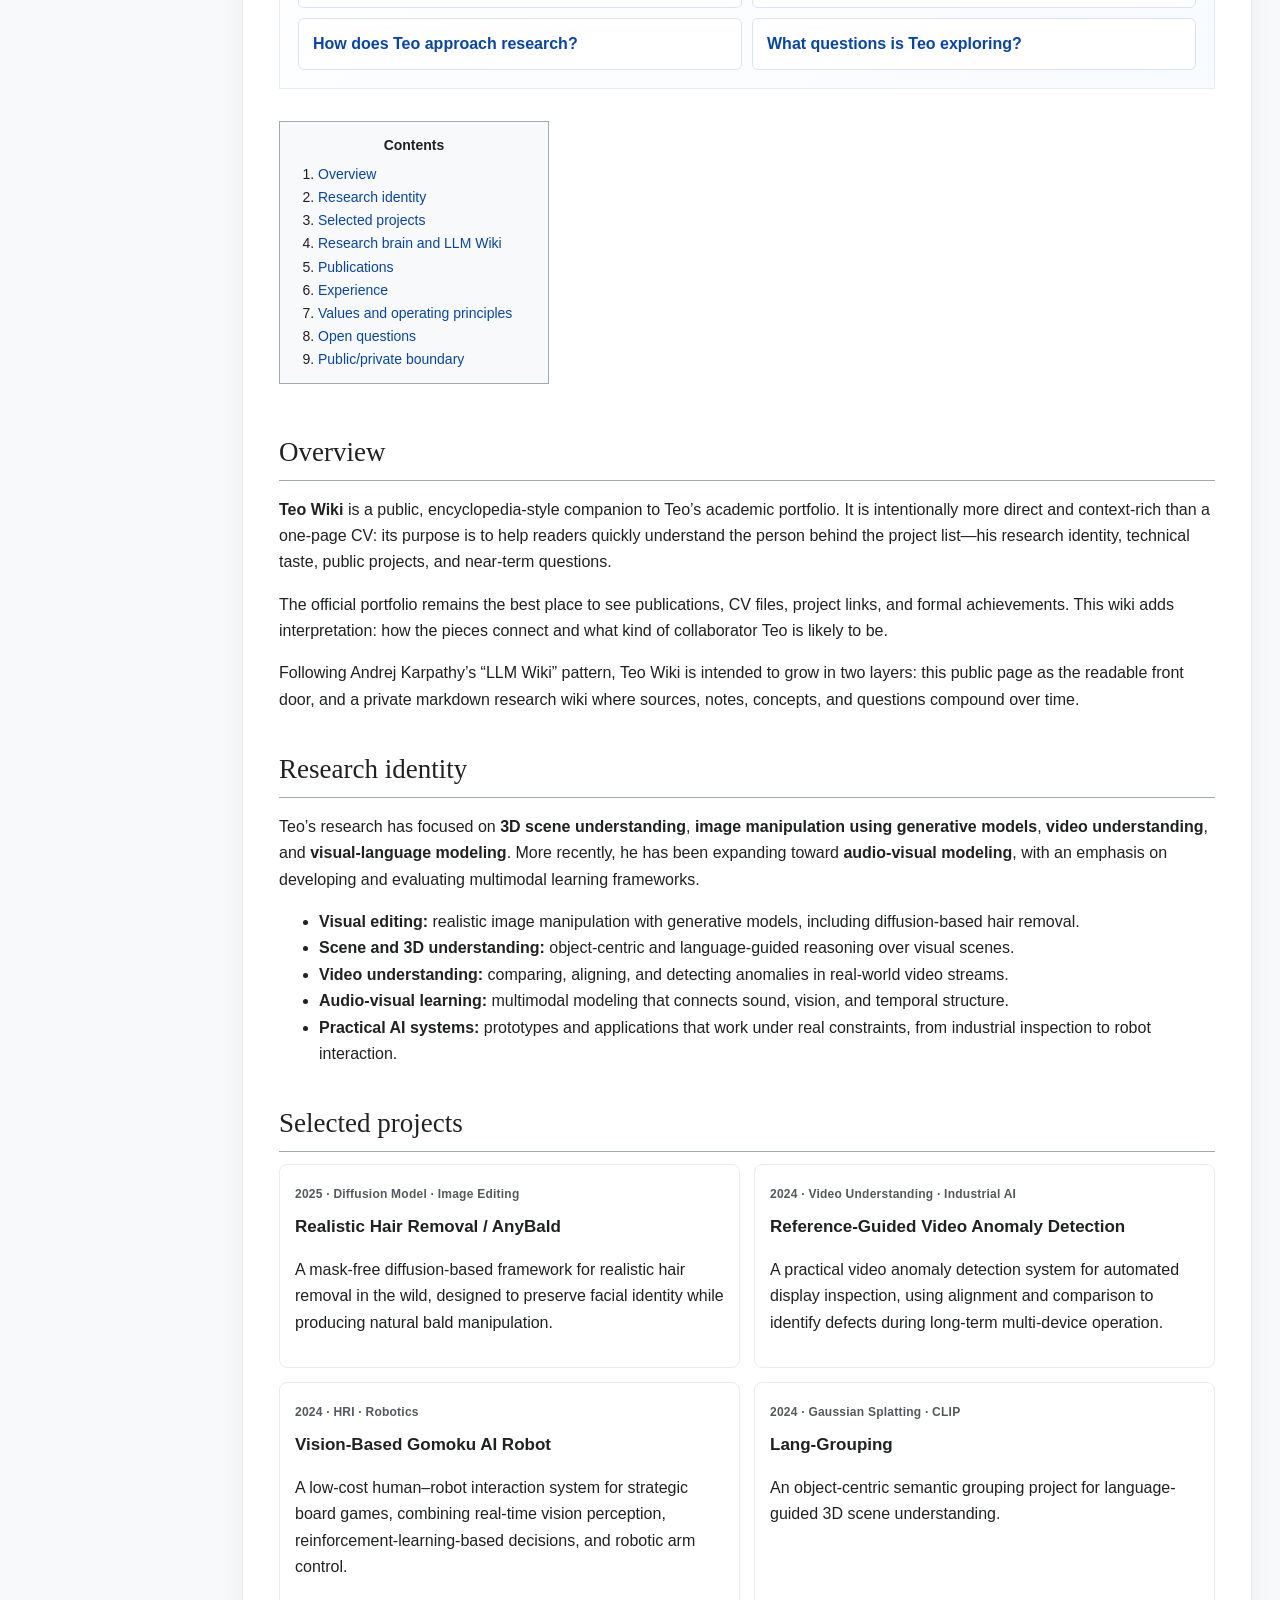
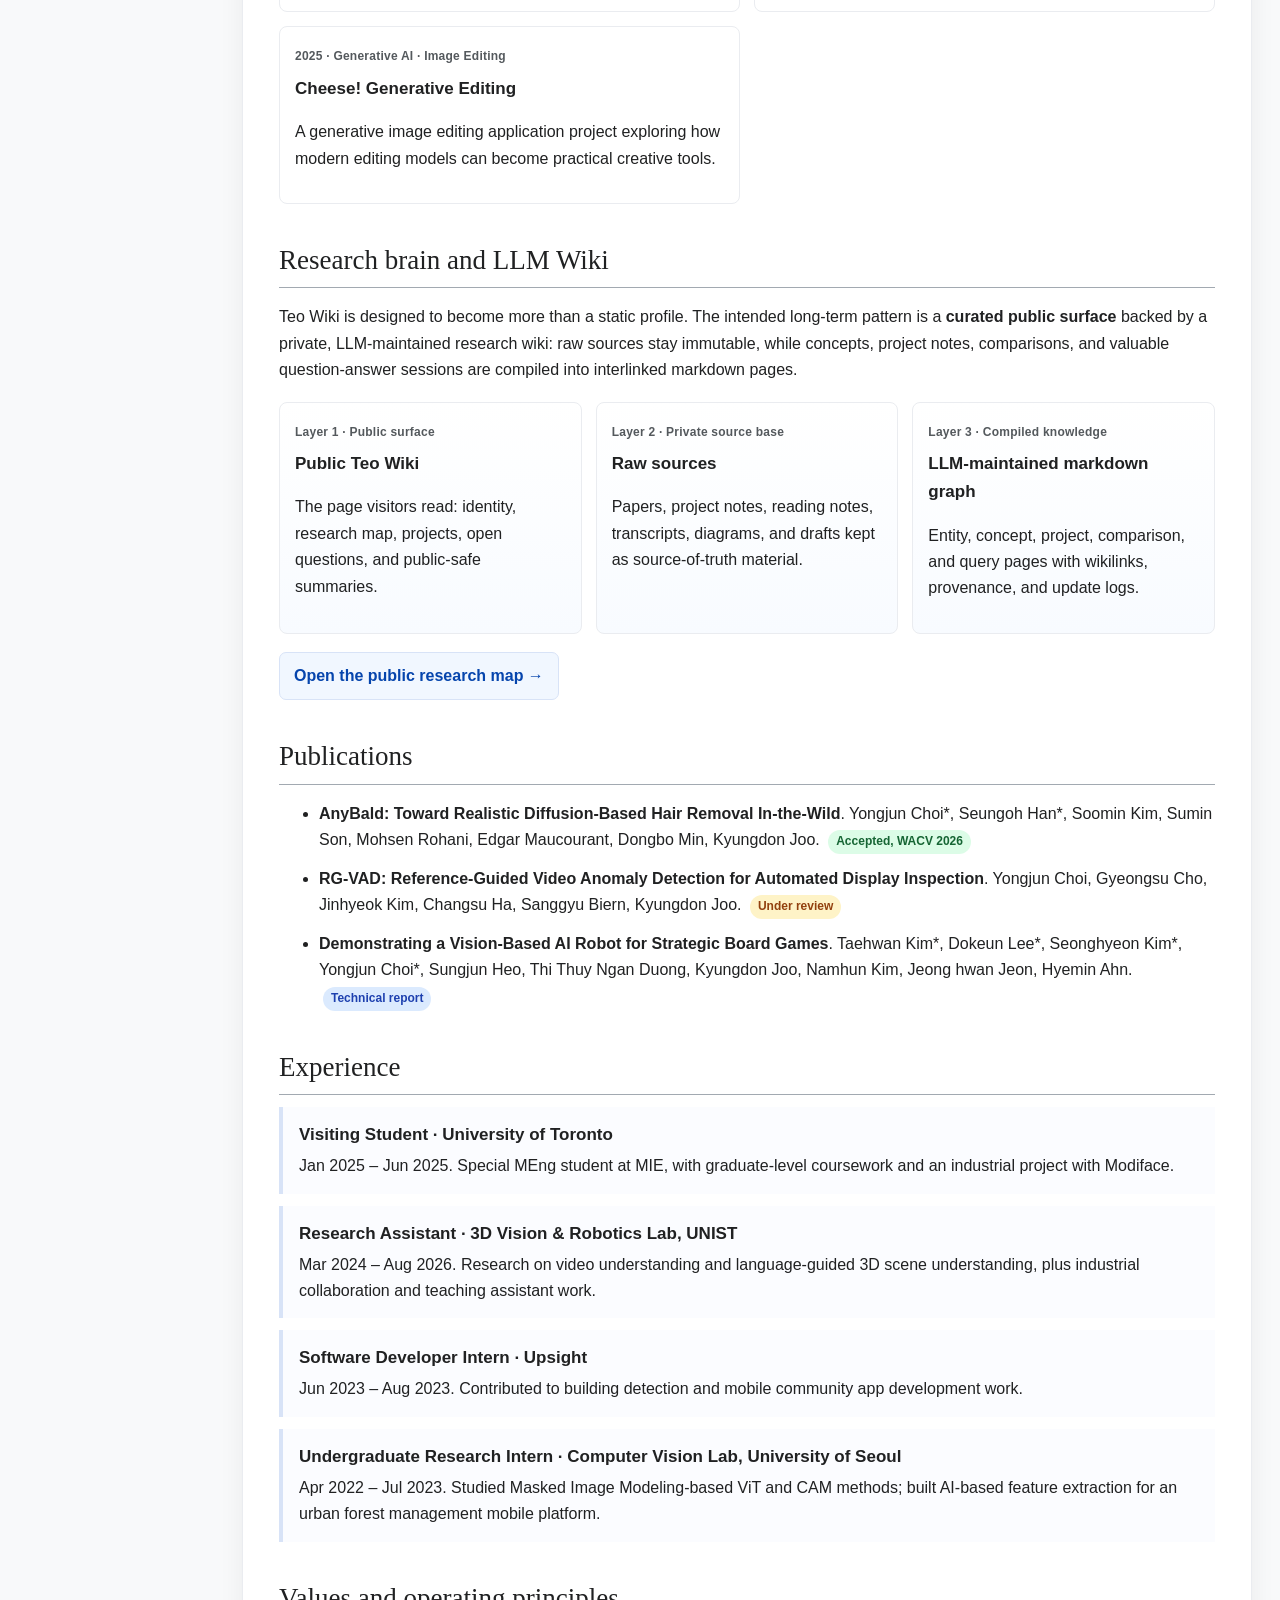
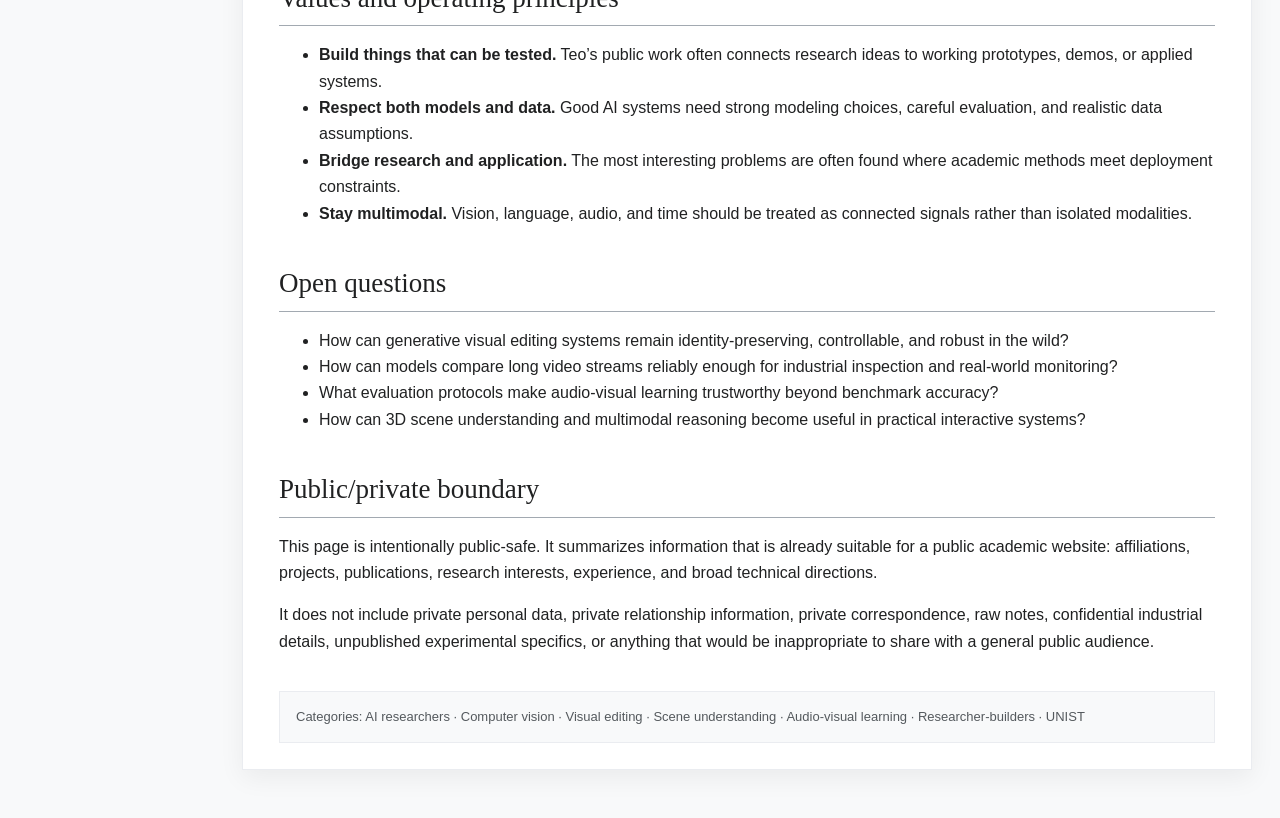
==== commit 8480c870: "feat: update Teo Wiki profile image" ====
--- a/teo-wiki/index.html
+++ b/teo-wiki/index.html
@@ -9,7 +9,7 @@
     <meta property="og:title" content="Yongjun “Teo” Choi | Teo Wiki">
     <meta property="og:description" content="A public encyclopedia-style profile for Yongjun “Teo” Choi.">
     <meta property="og:type" content="website">
-    <meta property="og:image" content="https://beautifulchoi.github.io/images/profile.jpg">
+    <meta property="og:image" content="https://beautifulchoi.github.io/teo-wiki/images/teo-watergun.jpg">
     <meta property="og:url" content="https://beautifulchoi.github.io/teo-wiki/">
     <link rel="shortcut icon" href="../images/favicon/favicon.ico" type="image/x-icon">
     <link rel="stylesheet" href="wiki.css">
@@ -62,7 +62,7 @@
 
           <aside class="infobox" aria-label="Yongjun Teo Choi profile facts">
             <h2>Yongjun (Teo) Choi</h2>
-            <img src="../images/profile.jpg" alt="Yongjun Teo Choi profile photo">
+            <img src="images/teo-watergun.jpg" alt="Yongjun Teo Choi at a summer night festival holding water guns">
             <p class="infobox-caption">M.S. student and researcher-builder focused on visual editing, scene understanding, and audio-visual learning.</p>
             <dl>
               <dt>Name</dt>
--- a/teo-wiki/wiki.css
+++ b/teo-wiki/wiki.css
@@ -290,11 +290,12 @@
   display: block;
   width: calc(100% - 20px);
   max-height: 330px;
-  object-fit: cover;
-  object-position: center 36%;
+  object-fit: contain;
+  object-position: center;
   margin: 10px auto;
   border: 1px solid var(--soft-line);
   border-radius: 6px;
+  background: #111827;
 }
 
 .infobox-caption {
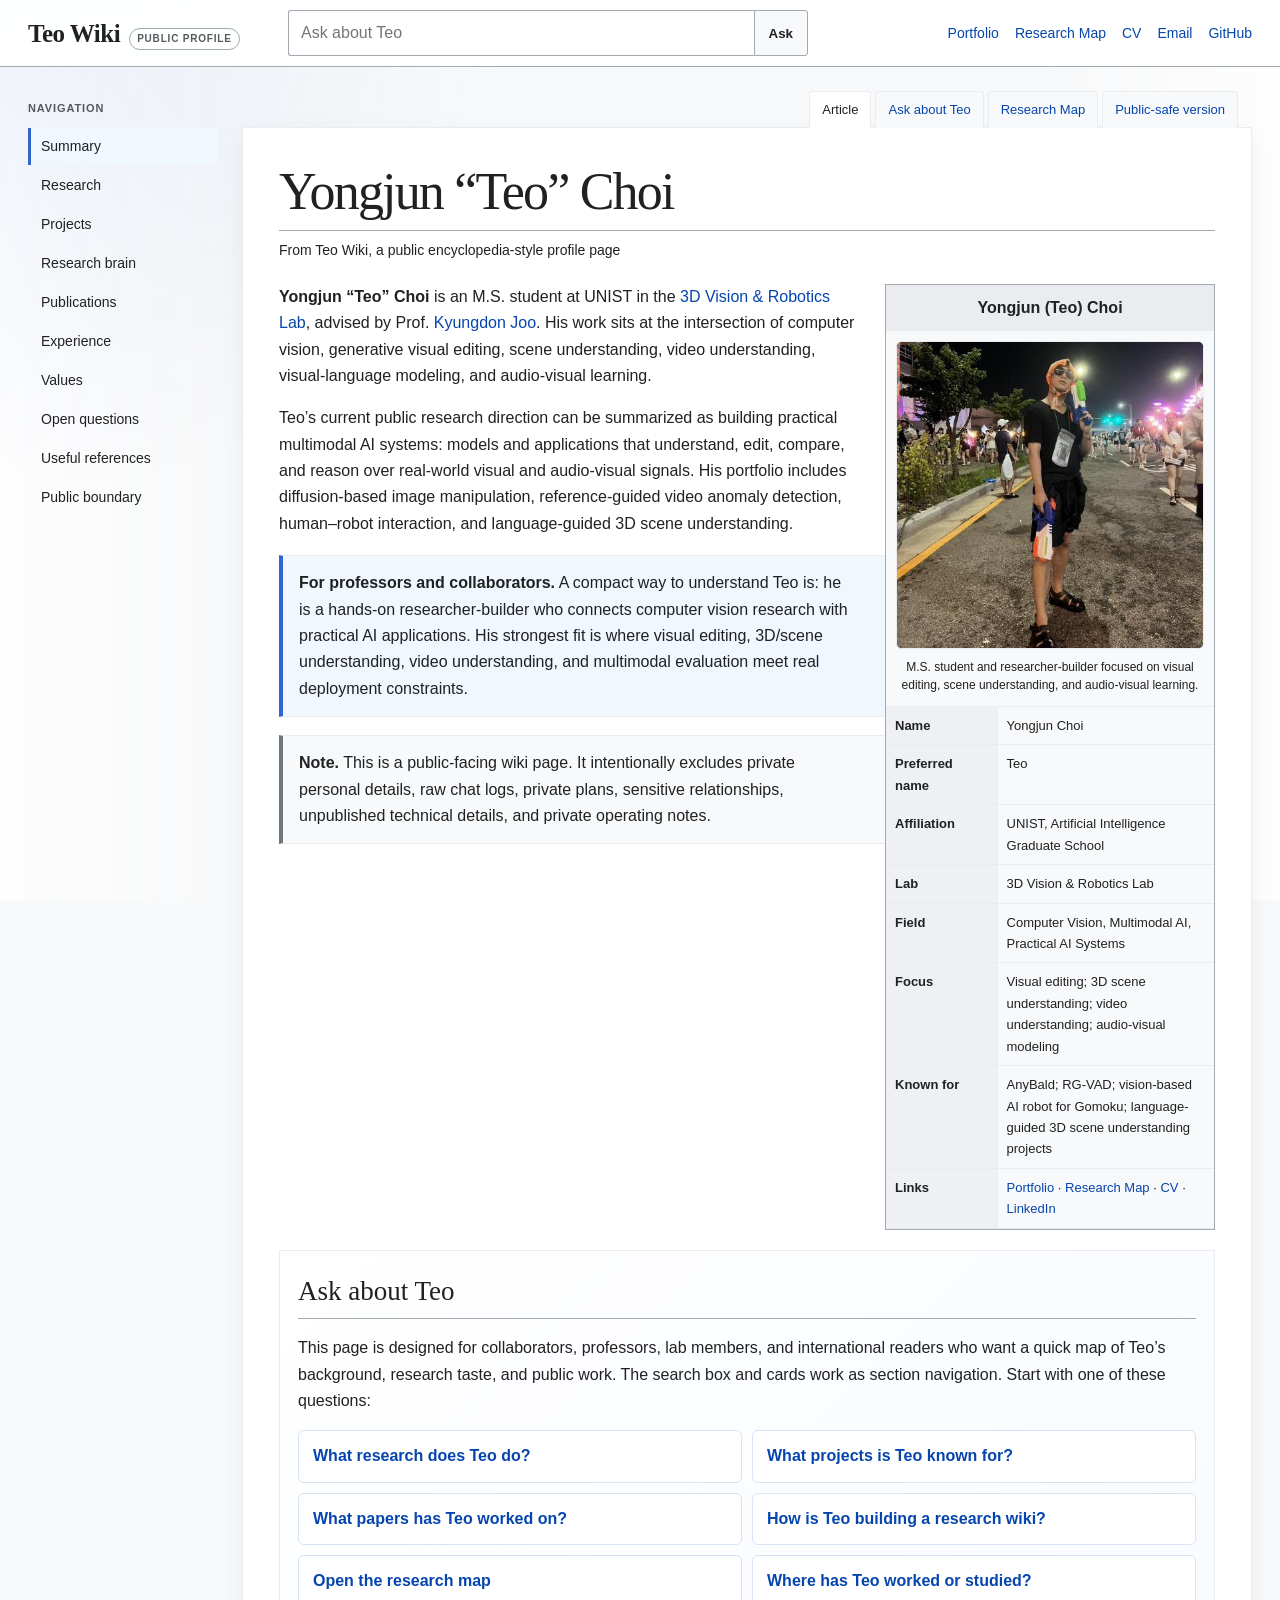
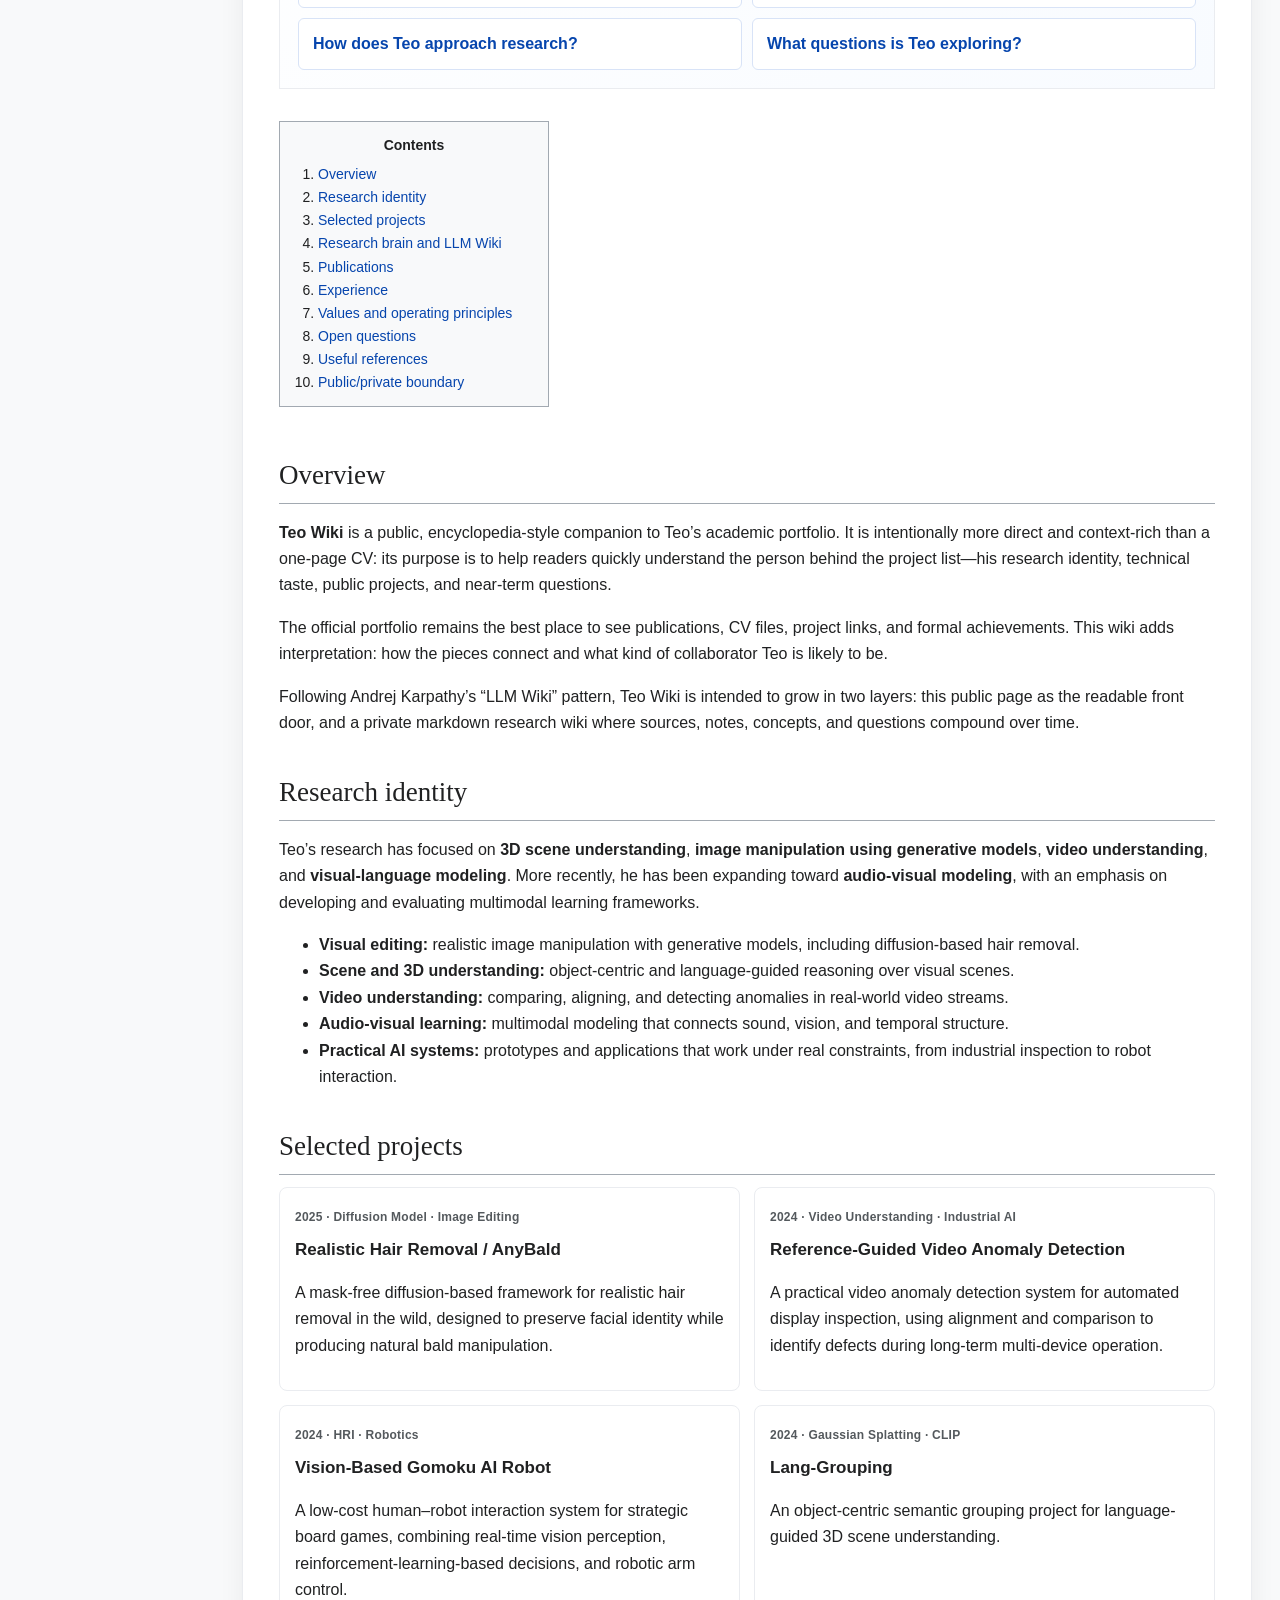
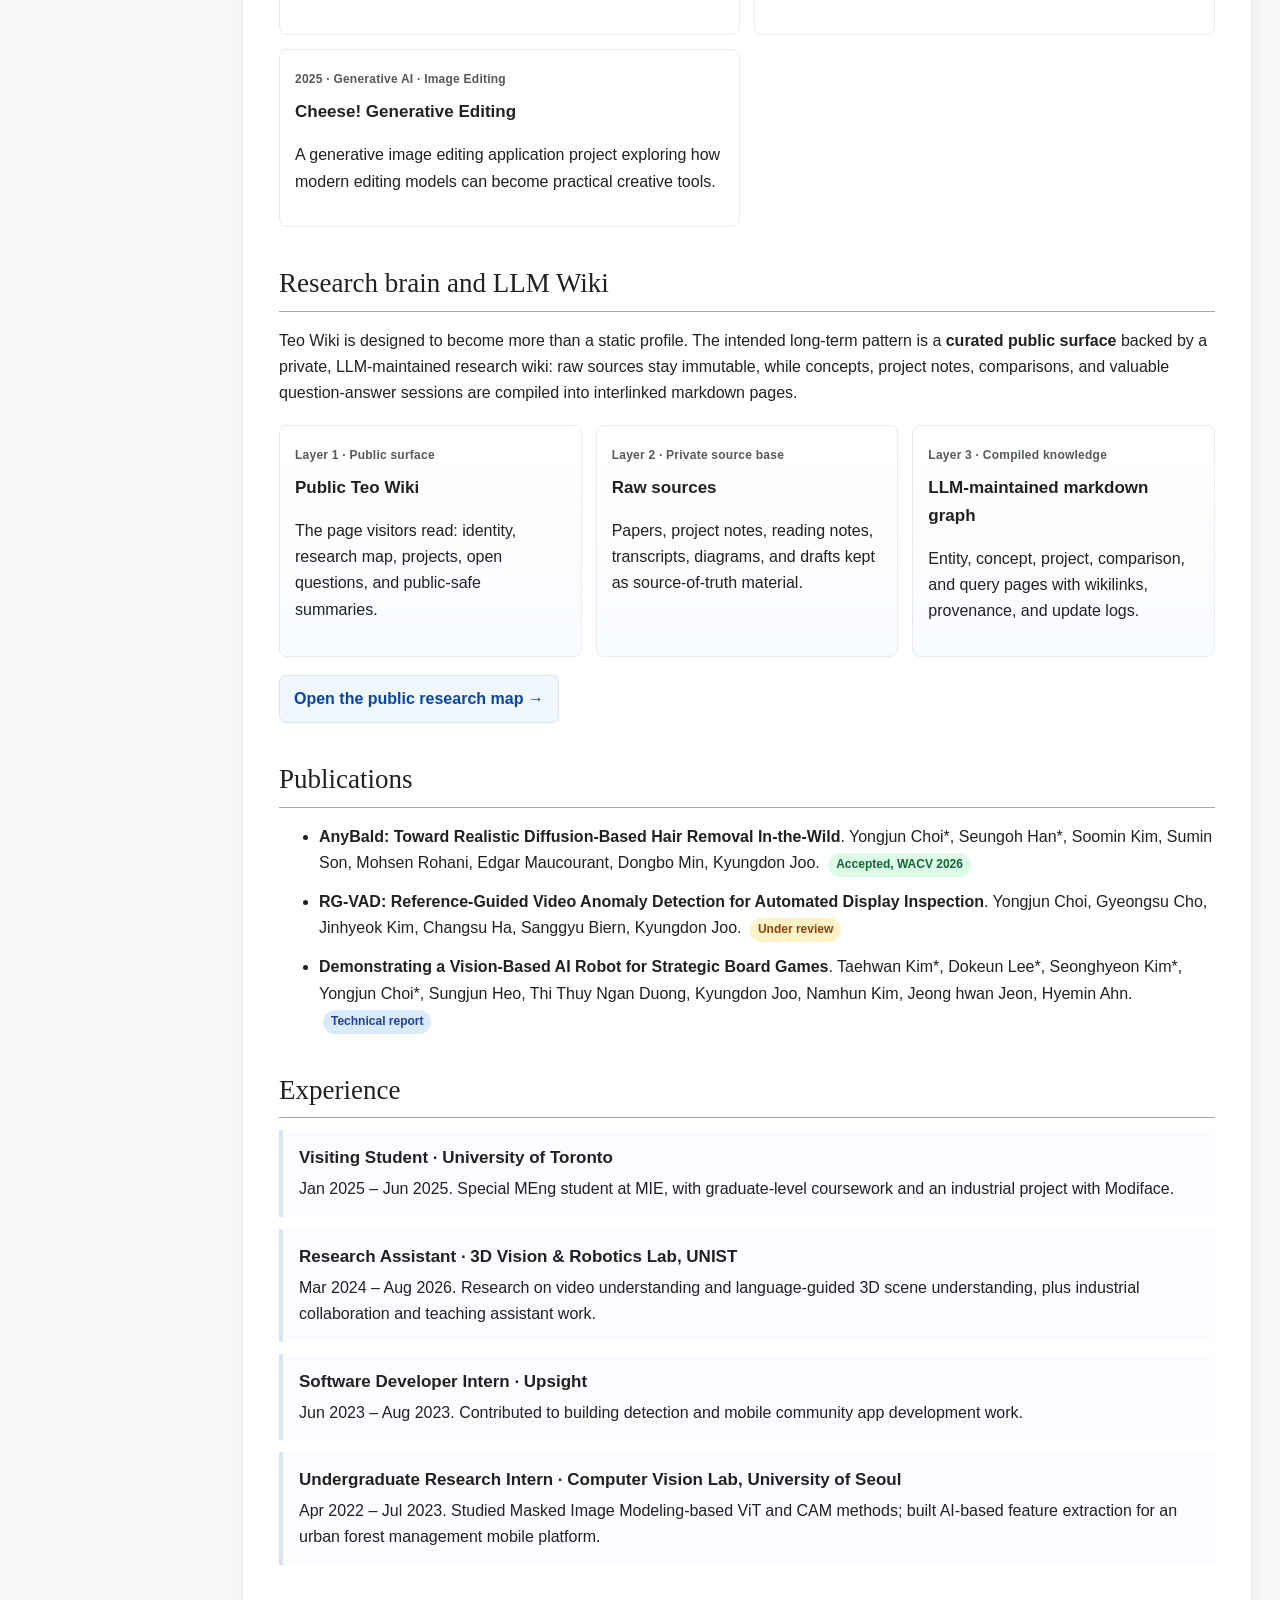
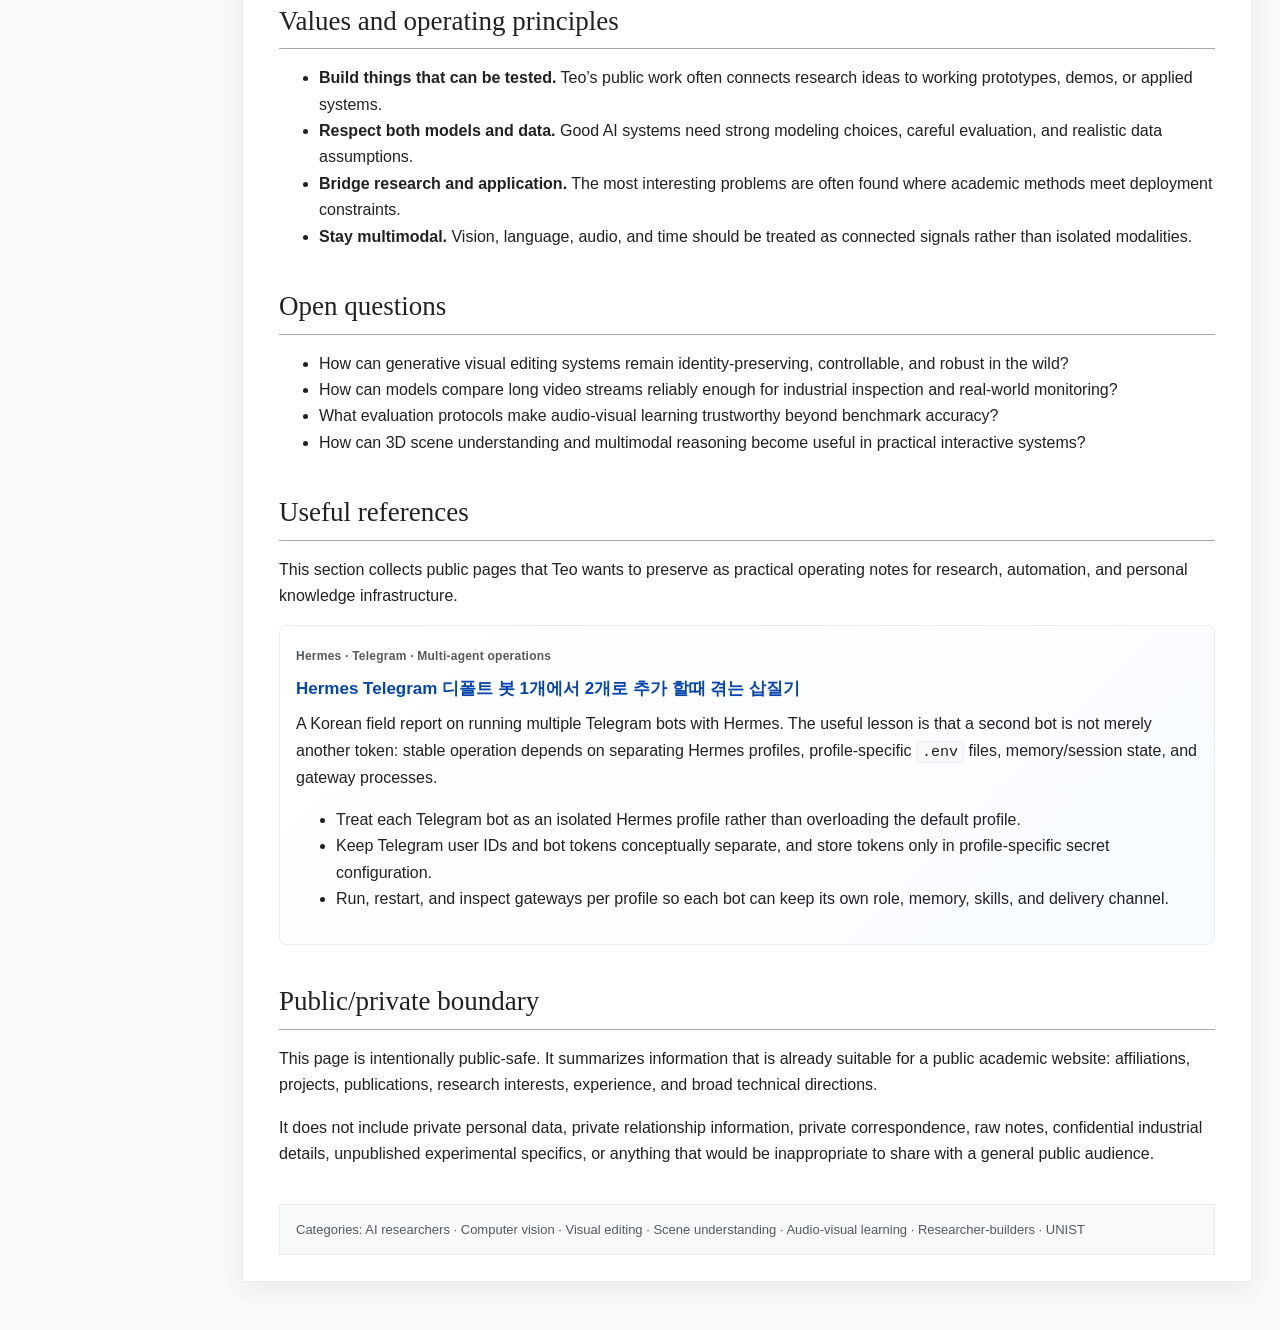
==== commit ba480e45: "feat: add Teo Wiki useful references" ====
--- a/teo-wiki/index.html
+++ b/teo-wiki/index.html
@@ -45,6 +45,7 @@
         <a href="#experience">Experience</a>
         <a href="#values">Values</a>
         <a href="#open-questions">Open questions</a>
+        <a href="#useful-references">Useful references</a>
         <a href="#public-boundary">Public boundary</a>
       </aside>
 
@@ -122,6 +123,7 @@
               <li><a href="#experience">Experience</a></li>
               <li><a href="#values">Values and operating principles</a></li>
               <li><a href="#open-questions">Open questions</a></li>
+              <li><a href="#useful-references">Useful references</a></li>
               <li><a href="#public-boundary">Public/private boundary</a></li>
             </ol>
           </nav>
@@ -250,6 +252,23 @@
             </ul>
           </section>
 
+          <section id="useful-references">
+            <h2>Useful references</h2>
+            <p>This section collects public pages that Teo wants to preserve as practical operating notes for research, automation, and personal knowledge infrastructure.</p>
+            <div class="reference-list">
+              <article class="reference-card">
+                <span class="tag">Hermes · Telegram · Multi-agent operations</span>
+                <h3><a href="https://www.gpters.org/nocode/post/hermes-telegram-struggle-experienced-BfNNPcfgkAFlkIQ" target="_blank" rel="noopener">Hermes Telegram 디폴트 봇 1개에서 2개로 추가 할때 겪는 삽질기</a></h3>
+                <p>A Korean field report on running multiple Telegram bots with Hermes. The useful lesson is that a second bot is not merely another token: stable operation depends on separating Hermes profiles, profile-specific <code>.env</code> files, memory/session state, and gateway processes.</p>
+                <ul>
+                  <li>Treat each Telegram bot as an isolated Hermes profile rather than overloading the default profile.</li>
+                  <li>Keep Telegram user IDs and bot tokens conceptually separate, and store tokens only in profile-specific secret configuration.</li>
+                  <li>Run, restart, and inspect gateways per profile so each bot can keep its own role, memory, skills, and delivery channel.</li>
+                </ul>
+              </article>
+            </div>
+          </section>
+
           <section id="public-boundary">
             <h2>Public/private boundary</h2>
             <p>This page is intentionally public-safe. It summarizes information that is already suitable for a public academic website: affiliations, projects, publications, research interests, experience, and broad technical directions.</p>
--- a/teo-wiki/wiki.css
+++ b/teo-wiki/wiki.css
@@ -408,6 +408,34 @@
   box-shadow: 0 8px 20px rgba(0, 0, 0, 0.05);
 }
 
+.reference-list {
+  display: grid;
+  gap: 14px;
+}
+
+.reference-card {
+  padding: 16px;
+  border: 1px solid var(--soft-line);
+  border-radius: 8px;
+  background: linear-gradient(135deg, #ffffff, #f8fbff);
+}
+
+.reference-card h3 {
+  margin-bottom: 8px;
+}
+
+.reference-card p {
+  margin-top: 0;
+}
+
+.reference-card code {
+  padding: 1px 5px;
+  border: 1px solid var(--soft-line);
+  border-radius: 4px;
+  background: #f8f9fa;
+  font-size: .94em;
+}
+
 .tag {
   display: inline-block;
   margin-bottom: 8px;
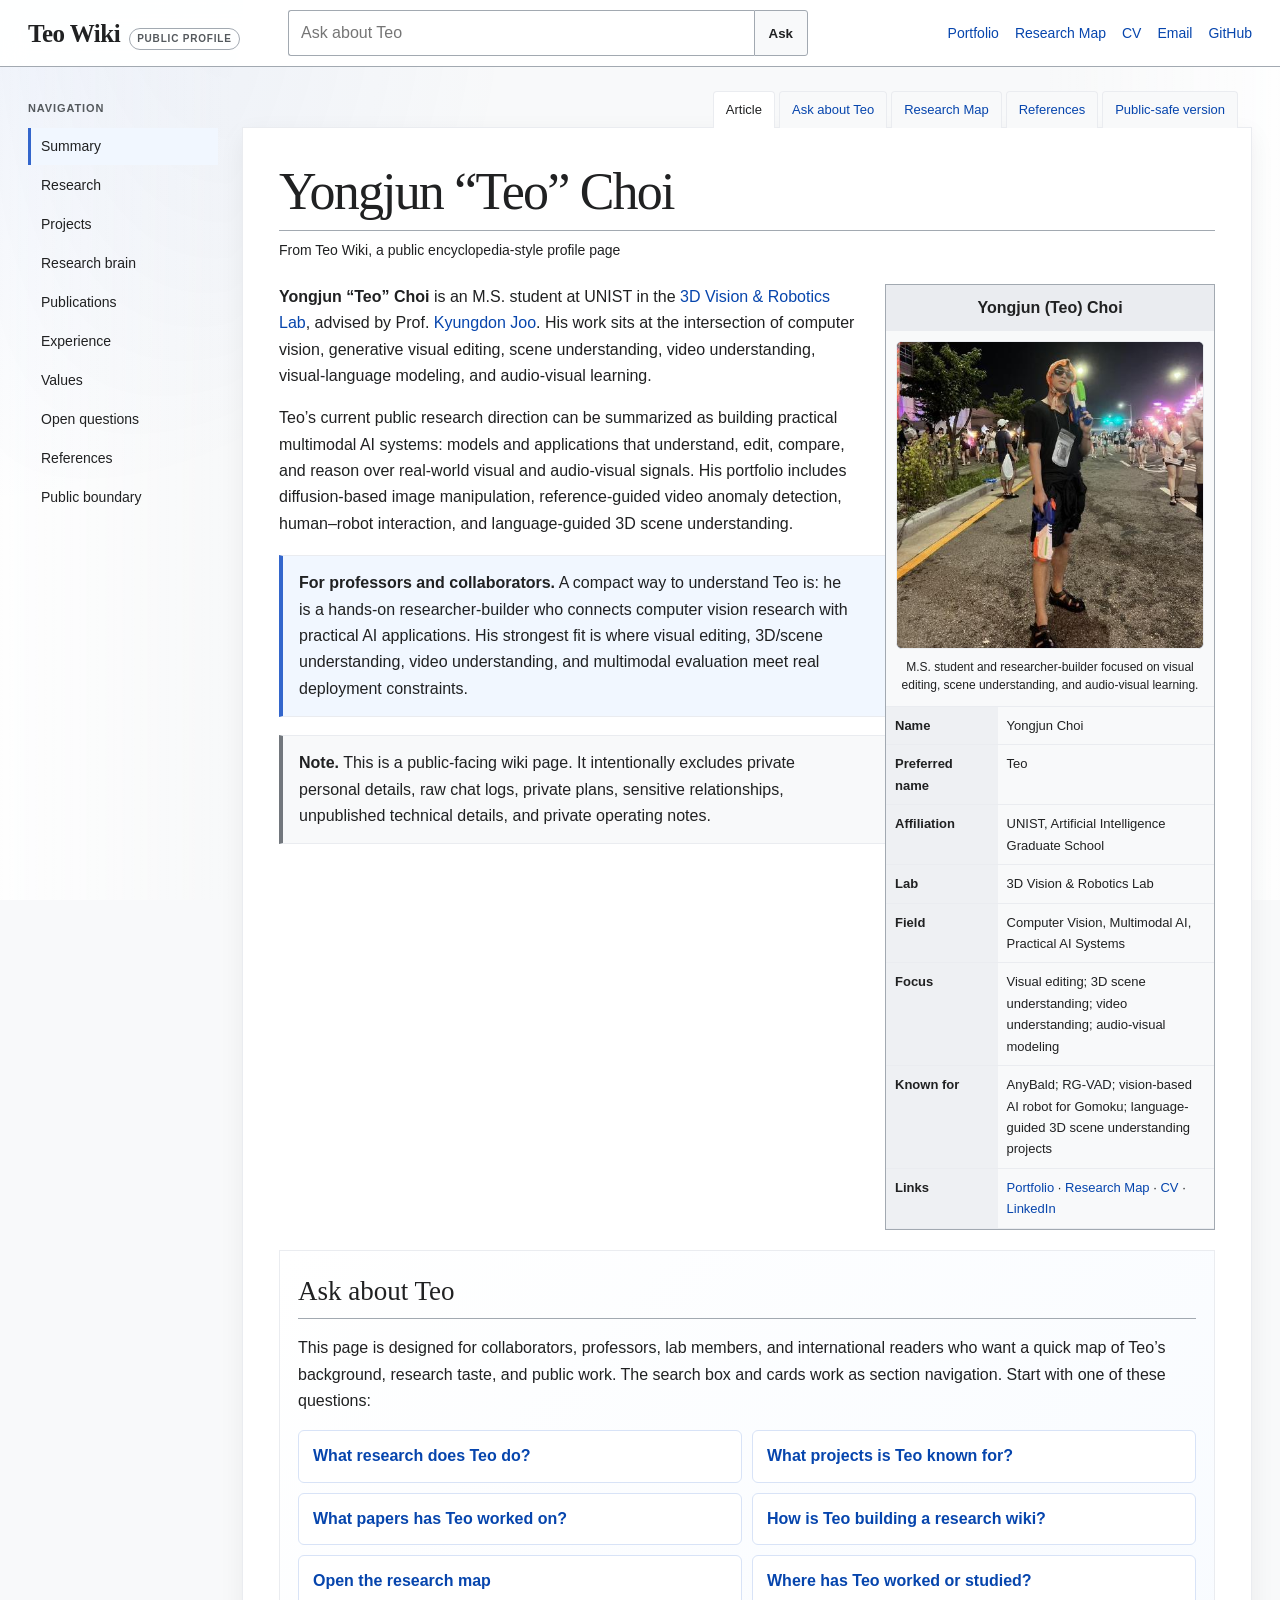
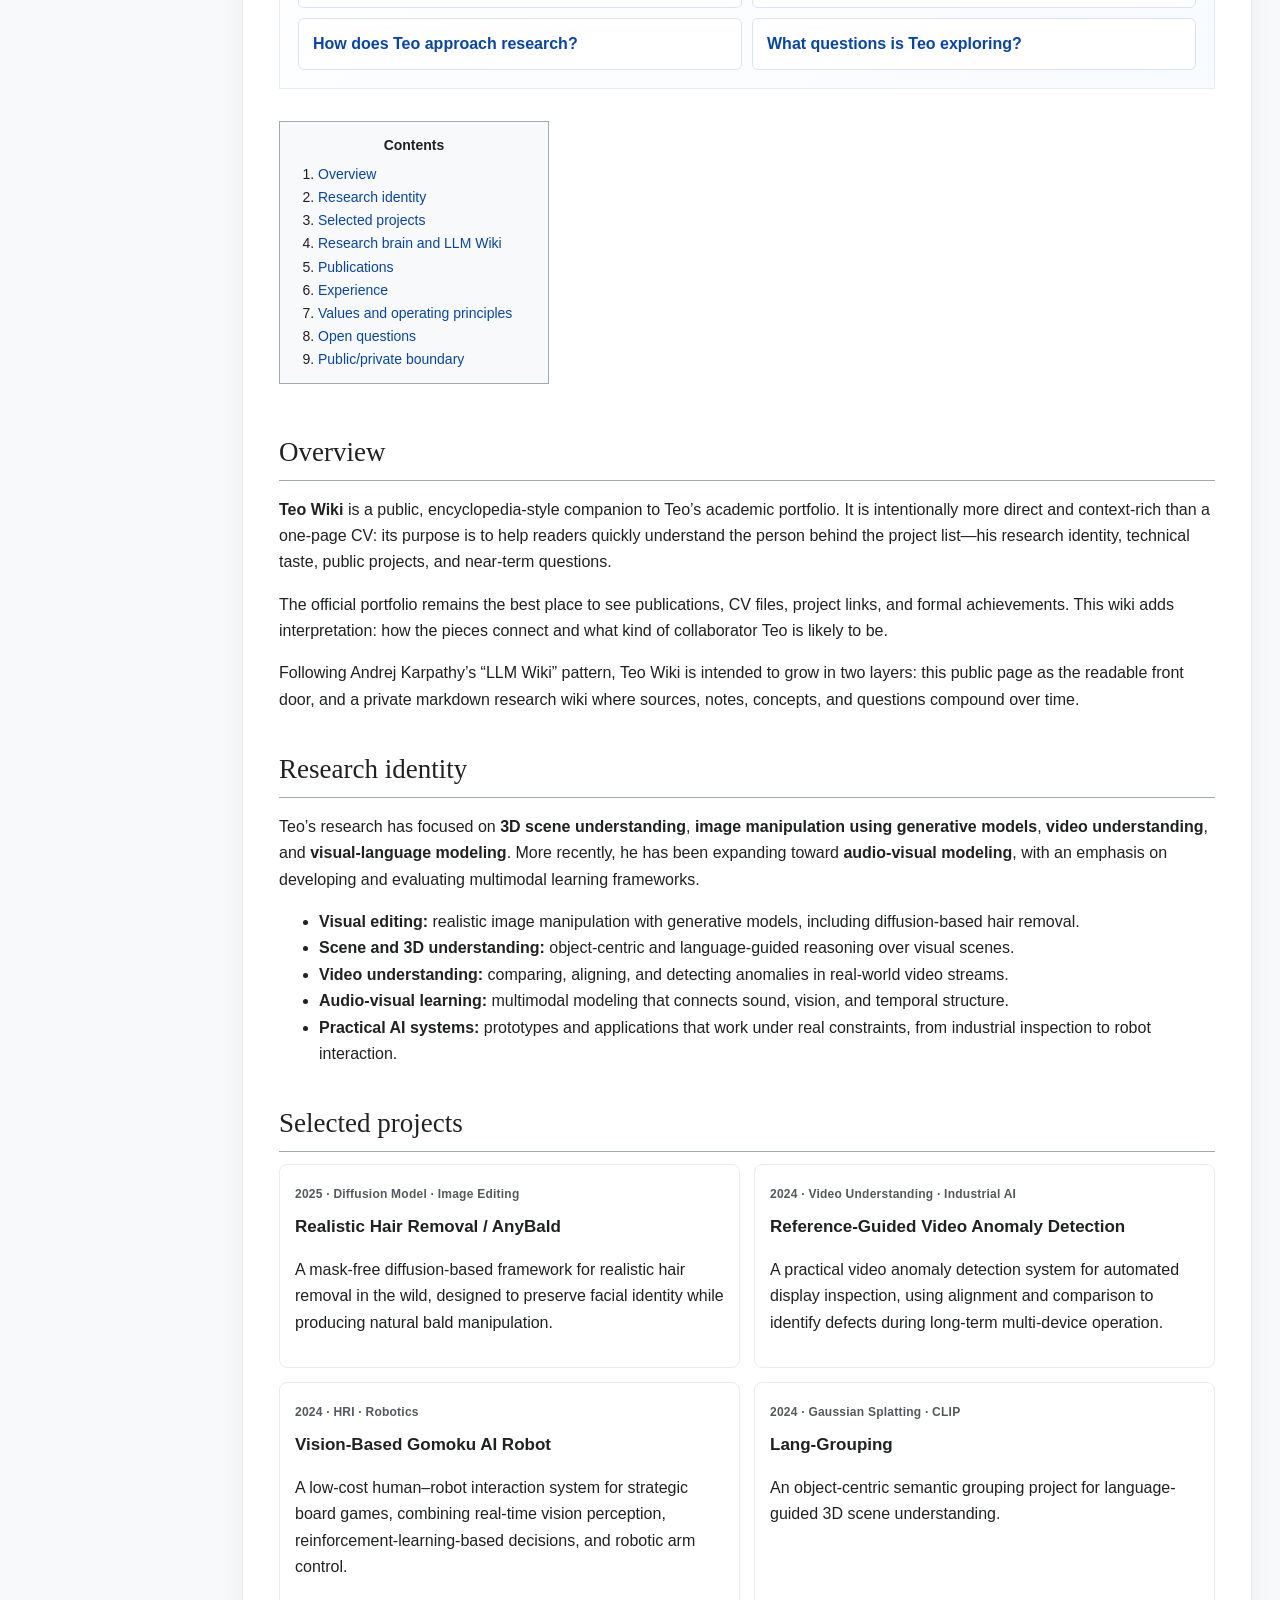
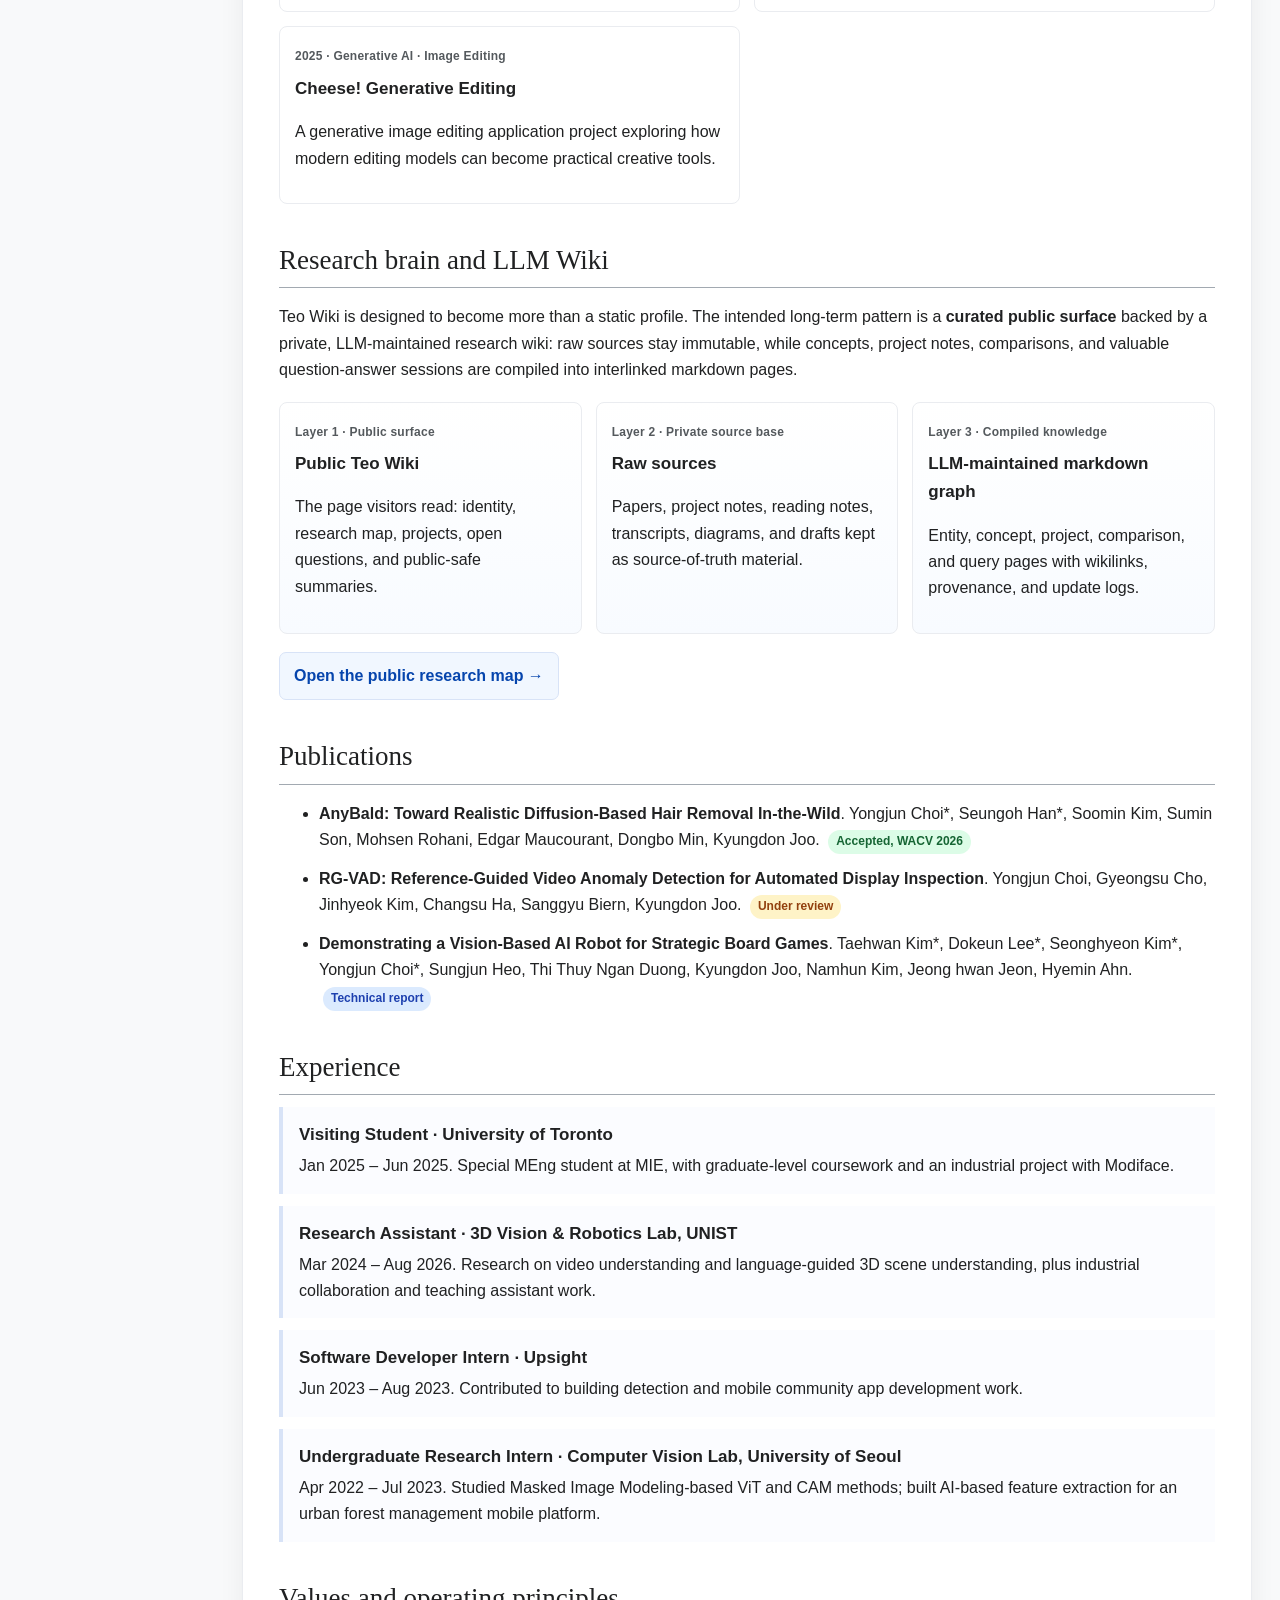
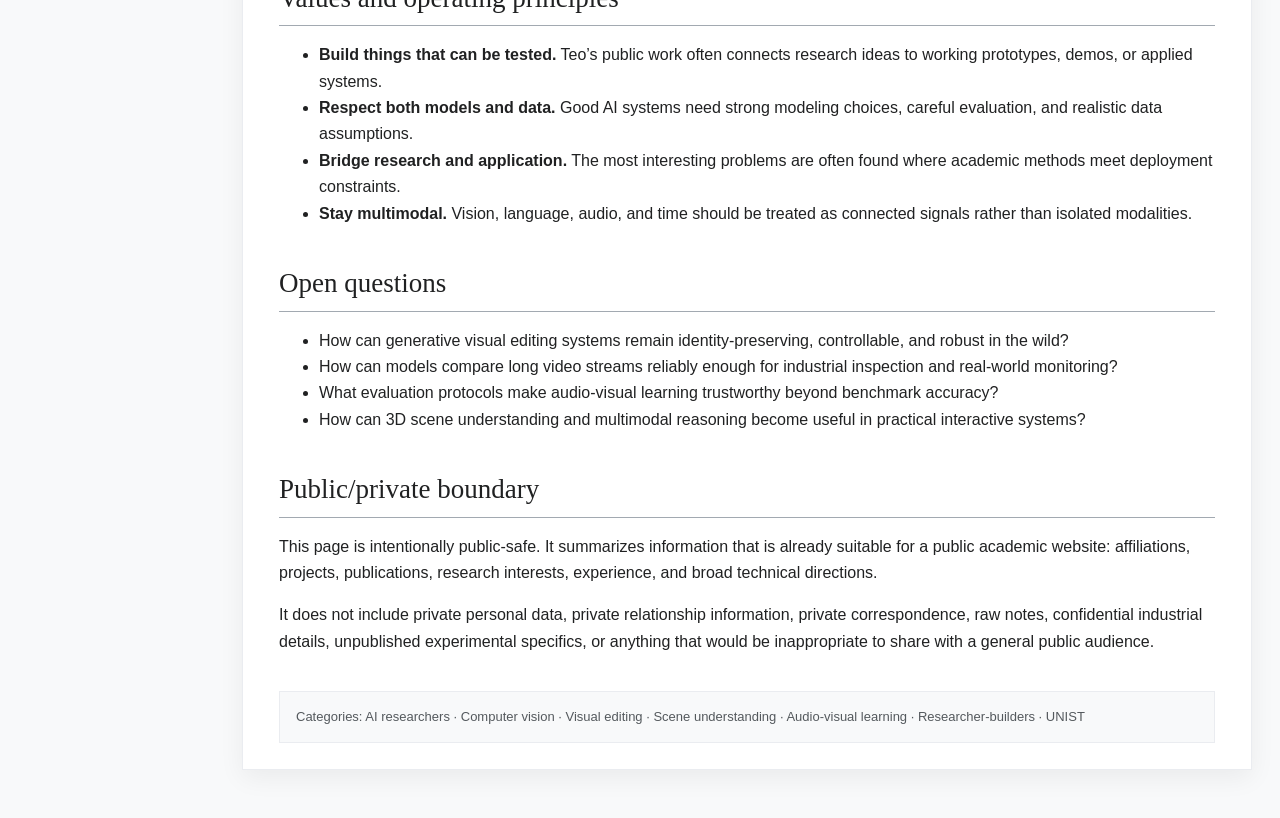
==== commit 298ee254: "feat: split Teo Wiki references into pages" ====
--- a/teo-wiki/index.html
+++ b/teo-wiki/index.html
@@ -45,7 +45,7 @@
         <a href="#experience">Experience</a>
         <a href="#values">Values</a>
         <a href="#open-questions">Open questions</a>
-        <a href="#useful-references">Useful references</a>
+        <a href="references/">References</a>
         <a href="#public-boundary">Public boundary</a>
       </aside>
 
@@ -54,6 +54,7 @@
           <a class="active" href="#summary">Article</a>
           <a href="#ask-about-teo">Ask about Teo</a>
           <a href="research-map/">Research Map</a>
+          <a href="references/">References</a>
           <a href="#public-boundary">Public-safe version</a>
         </div>
 
@@ -123,7 +124,6 @@
               <li><a href="#experience">Experience</a></li>
               <li><a href="#values">Values and operating principles</a></li>
               <li><a href="#open-questions">Open questions</a></li>
-              <li><a href="#useful-references">Useful references</a></li>
               <li><a href="#public-boundary">Public/private boundary</a></li>
             </ol>
           </nav>
@@ -252,23 +252,6 @@
             </ul>
           </section>
 
-          <section id="useful-references">
-            <h2>Useful references</h2>
-            <p>This section collects public pages that Teo wants to preserve as practical operating notes for research, automation, and personal knowledge infrastructure.</p>
-            <div class="reference-list">
-              <article class="reference-card">
-                <span class="tag">Hermes · Telegram · Multi-agent operations</span>
-                <h3><a href="https://www.gpters.org/nocode/post/hermes-telegram-struggle-experienced-BfNNPcfgkAFlkIQ" target="_blank" rel="noopener">Hermes Telegram 디폴트 봇 1개에서 2개로 추가 할때 겪는 삽질기</a></h3>
-                <p>A Korean field report on running multiple Telegram bots with Hermes. The useful lesson is that a second bot is not merely another token: stable operation depends on separating Hermes profiles, profile-specific <code>.env</code> files, memory/session state, and gateway processes.</p>
-                <ul>
-                  <li>Treat each Telegram bot as an isolated Hermes profile rather than overloading the default profile.</li>
-                  <li>Keep Telegram user IDs and bot tokens conceptually separate, and store tokens only in profile-specific secret configuration.</li>
-                  <li>Run, restart, and inspect gateways per profile so each bot can keep its own role, memory, skills, and delivery channel.</li>
-                </ul>
-              </article>
-            </div>
-          </section>
-
           <section id="public-boundary">
             <h2>Public/private boundary</h2>
             <p>This page is intentionally public-safe. It summarizes information that is already suitable for a public academic website: affiliations, projects, publications, research interests, experience, and broad technical directions.</p>
